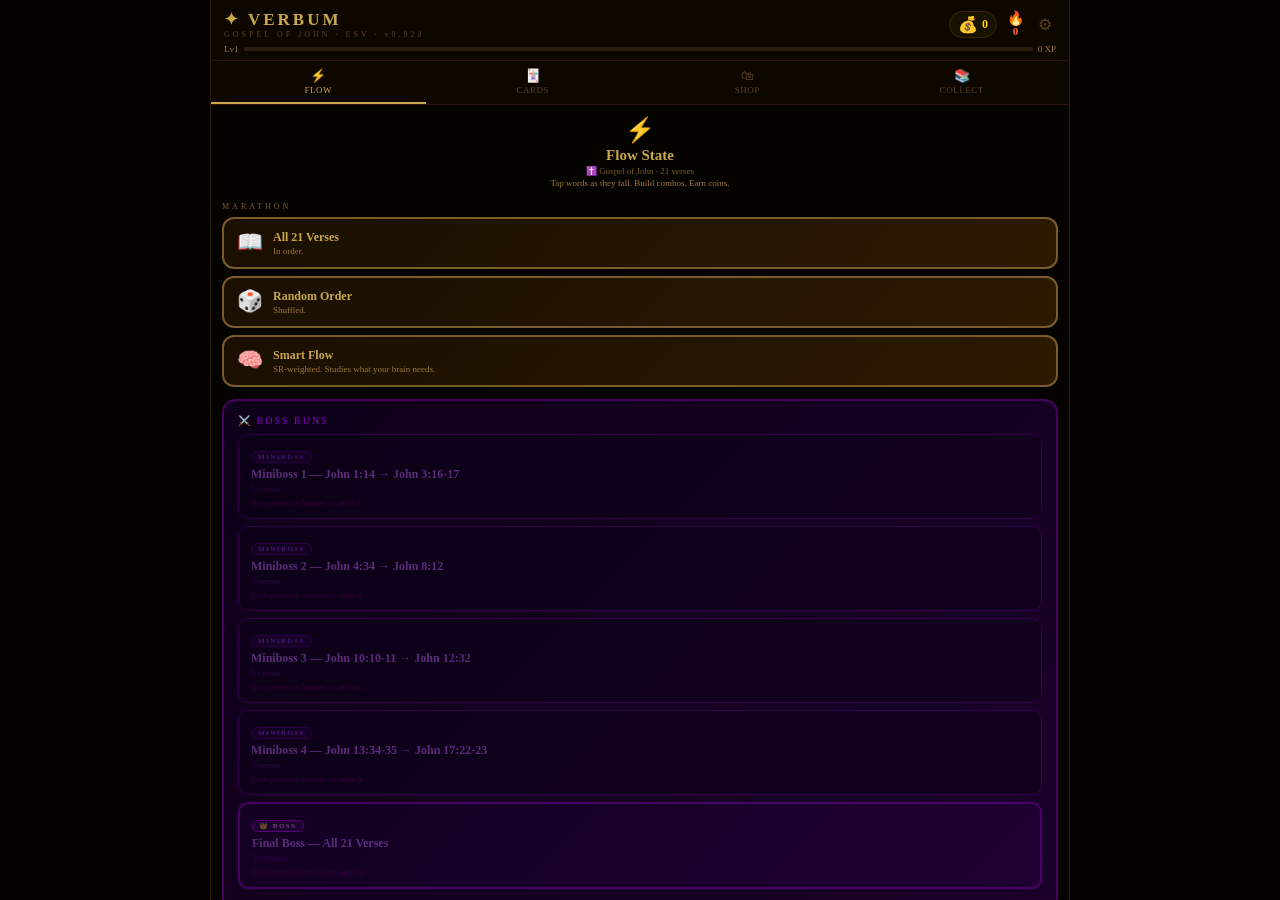
==== index.html @ 31bd8159 "Initial commit: Verbum as an independent project Extracted from the shared games collection into its" ====
<!DOCTYPE html>
<html lang="en">
<head>
<meta charset="UTF-8">
<meta name="viewport" content="width=device-width,initial-scale=1,maximum-scale=1,user-scalable=no">
<title>Verbum</title>
<link rel="stylesheet" href="src/style.css">
</head>
<body>
<div id="burst"></div>
<div id="combo-badge"></div>

<!-- GACHA REVEAL OVERLAY -->
<div id="gacha-flash"></div>
<div id="gacha-particles"></div>
<div id="gacha-overlay">
  <div class="gacha-scene" id="gacha-scene">
    <div class="gacha-card-inner" id="gacha-card-inner">
      <div class="gacha-face gacha-back" id="gacha-back-face">
        <div class="gacha-back-pattern">&#x2726;</div>
        <div class="gacha-swipe-hint">swipe to reveal &rarr;</div>
      </div>
      <div class="gacha-face gacha-front" id="gacha-card">
        <div class="gacha-glow" id="gc-glow"></div>
        <div class="gacha-icon" id="gc-icon">&#x2728;</div>
        <div class="gacha-rarity" id="gc-rarity" style="color:#C9A84C">RARE</div>
        <div class="gacha-name" id="gc-name">&mdash;</div>
        <div class="gacha-desc" id="gc-desc">&mdash;</div>
        <div class="gacha-dup" id="gc-dup" style="display:none">+12 dust (duplicate)</div>
      </div>
    </div>
  </div>
  <button class="btn" id="gacha-dismiss-btn" onclick="gachaDismiss()">Awesome!</button>
</div>

<!-- RESULT OVERLAY -->
<div id="result-overlay">
  <div id="ro-emoji"></div>
  <h2 id="ro-title"></h2>
  <p id="ro-sub"></p>
  <div id="ro-card" class="card" style="display:none"></div>
  <button class="btn" id="ro-next" onclick="roNext()"></button>
  <button class="btn btn-ghost mt8" onclick="roHome()">Return Home</button>
</div>

<!-- SETTINGS PANEL -->
<div id="settings-panel">
  <div id="settings-inner">
    <div id="settings-hdr">
      <div id="settings-title">&#x2699; SETTINGS</div>
      <button id="settings-close" onclick="closeSettings()">&#x2715;</button>
    </div>
    <div class="sett-section">
      <div class="sett-label">SOUND &amp; FEEL</div>
      <div class="sett-row">
        <div><div class="sett-row-label">Volume</div></div>
        <div class="sett-slider"><input type="range" min="0" max="1" step="0.05" id="s-vol" oninput="updateS('vol',this.value,'s-vol-val','')"><span class="sett-slider-val" id="s-vol-val">0.7</span></div>
      </div>
      <div class="sett-row">
        <div><div class="sett-row-label">Haptics</div></div>
        <div class="sett-pills"><div class="spill on" id="hap-on" onclick="setHaptic(true)">On</div><div class="spill" id="hap-off" onclick="setHaptic(false)">Off</div></div>
      </div>
    </div>
    <div class="sett-section">
      <div class="sett-label">FLOW</div>
      <div class="sett-row">
        <div><div class="sett-row-label">Columns</div><div class="sett-row-sub">number of piano lanes</div></div>
        <div class="sett-pills" id="cols-pills">
          <div class="spill" data-cols="2" onclick="setCols(2,this)">2</div>
          <div class="spill on" data-cols="3" onclick="setCols(3,this)">3</div>
          <div class="spill" data-cols="4" onclick="setCols(4,this)">4</div>
        </div>
      </div>
      <div class="sett-row">
        <div><div class="sett-row-label">Countdown</div><div class="sett-row-sub">3-2-1 before each verse</div></div>
        <div class="sett-pills"><div class="spill" id="cd-on" onclick="setCountdown(true)">On</div><div class="spill" id="cd-off" onclick="setCountdown(false)">Off</div></div>
      </div>
    </div>
    <div class="sett-section">
      <div style="font-size:9px;color:#5A4020;margin-bottom:4px">Instruments &amp; skins are managed in the <span style="color:#C9A84C;cursor:pointer" onclick="closeSettings();switchTab('shop')">Shop &rarr; Sounds / Skins</span> tabs.</div>
    </div>
    <div class="sett-section">
      <div class="sett-label">SAVE DATA</div>
      <button class="dev-btn" style="border-color:#C9A84C;color:#C9A84C;background:#1A1200" onclick="exportSave()">&#x1f4e5; Export Save File</button>
      <button class="dev-btn" style="margin-top:6px;border-color:#C9A84C;color:#C9A84C;background:#1A1200" onclick="document.getElementById('import-file').click()">&#x1f4e4; Import Save File</button>
      <input type="file" id="import-file" accept=".json" style="display:none" onchange="importSave(event)">
    </div>
    <div class="sett-section">
      <div class="sett-label">DEVELOPER MODE</div>
      <div class="sett-row">
        <div><div class="sett-row-label">Dev Mode</div><div class="sett-row-sub">game sliders, tap zone, skin preview</div></div>
        <div id="dev-password-wrap">
          <input type="password" id="dev-password-input" placeholder="enter developer password" onkeydown="if(event.key==='Enter')checkDevPassword(this.value)">
          <div id="dev-password-hint"></div>
        </div>
      </div>
      <div id="dev-tools" style="display:none;margin-top:8px">
        <div class="sett-label">GAME SLIDERS</div>
        <div class="sett-row"><div><div class="sett-row-label">Fall speed</div><div class="sett-row-sub">px/sec</div></div><div class="sett-slider"><input type="range" min="40" max="300" step="10" id="s-speed" oninput="updateS('fallSpeed',this.value,'s-speed-val','px/s')"><span class="sett-slider-val" id="s-speed-val">90px/s</span></div></div>
        <div class="sett-row"><div><div class="sett-row-label">Word spacing</div><div class="sett-row-sub">gap between tiles</div></div><div class="sett-slider"><input type="range" min="0" max="40" step="2" id="s-spacing" oninput="updateS('tileSpacing',this.value,'s-spacing-val','px')"><span class="sett-slider-val" id="s-spacing-val">4px</span></div></div>
        <div class="sett-row"><div><div class="sett-row-label">Hit zone</div><div class="sett-row-sub">% from top</div></div><div class="sett-slider"><input type="range" min="0.4" max="0.95" step="0.05" id="s-hitzone" oninput="updateSF('hitZoneFrac',this.value,'s-hitzone-val','')"><span class="sett-slider-val" id="s-hitzone-val">72%</span></div></div>
        <div class="sett-row"><div><div class="sett-row-label">Lead-in</div><div class="sett-row-sub">tiles start above screen</div></div><div class="sett-slider"><input type="range" min="0.5" max="3.0" step="0.1" id="s-leadin" oninput="updateSF('startOffsetFrac',this.value,'s-leadin-val','&times;')"><span class="sett-slider-val" id="s-leadin-val">1.0&times;</span></div></div>
        <div class="sett-row"><div><div class="sett-row-label">Screen tiles</div></div><div class="sett-slider"><input type="range" min="4.0" max="12.0" step="0.5" id="s-screentiles" oninput="updateSF('screenTileUnits',this.value,'s-screentiles-val',' tiles')"><span class="sett-slider-val" id="s-screentiles-val">7.0 tiles</span></div></div>
        <div class="sett-row"><div><div class="sett-row-label">Bottom wobble</div></div><div class="sett-pills"><div class="spill" id="bw-on" onclick="setBottomWobble(true)">On</div><div class="spill" id="bw-off" onclick="setBottomWobble(false)">Off</div></div></div>
        <div class="sett-row" id="bw-row"><div><div class="sett-row-label">Wobble time</div></div><div class="sett-slider"><input type="range" min="200" max="1800" step="50" id="s-wobble" oninput="updateS('bottomWobbleMs',this.value,'s-wobble-val','ms')"><span class="sett-slider-val" id="s-wobble-val">650ms</span></div></div>
        <div class="sett-row"><div><div class="sett-row-label">Key shift / N taps</div></div><div class="sett-slider"><input type="range" min="3" max="20" step="1" id="s-keychange" oninput="updateS('keyChangeStreak',this.value,'s-keychange-val',' taps')"><span class="sett-slider-val" id="s-keychange-val">6 taps</span></div></div>
        <div class="sett-label" style="margin-top:10px">HAPTIC TEST</div>
        <div style="display:flex;gap:5px;flex-wrap:wrap;margin-bottom:8px">
          <button class="dev-btn" style="flex:1;margin-top:0;font-size:10px" onclick="hapTap();devLog('hapTap fired')">Tap</button>
          <button class="dev-btn" style="flex:1;margin-top:0;font-size:10px;border-color:#A8E063;color:#A8E063" onclick="hapCorrect();devLog('hapCorrect fired')">Correct</button>
          <button class="dev-btn" style="flex:1;margin-top:0;font-size:10px;border-color:#FF5252;color:#FF5252" onclick="hapWrong();devLog('hapWrong fired')">Wrong</button>
          <button class="dev-btn" style="flex:1;margin-top:0;font-size:10px;border-color:#56CCF2;color:#56CCF2" onclick="hapComplete();devLog('hapComplete fired')">Complete</button>
        </div>
        <div class="sett-label" style="margin-top:10px">ECONOMY</div>
        <button class="dev-btn" onclick="devUnlock()">&#x1f513; Unlock All Base Items</button>
        <button class="dev-btn" style="margin-top:6px;border-color:#56CCF2;color:#56CCF2;background:#001A2A" onclick="devAddCoins()">&#x1f4b0; +9999 Coins / Dust / Shards / Lumens</button>
        <button class="dev-btn" style="margin-top:6px;border-color:#A8E063;color:#A8E063;background:#002200" onclick="devLevelUp()">&#x2b06; Force Level Up</button>
        <div class="sett-label" style="margin-top:10px">MASTERY TESTING</div>
        <div style="display:flex;gap:5px;flex-wrap:wrap;margin-bottom:6px">
          <button class="dev-btn" style="flex:1;margin-top:0;border-color:#A8E063;color:#A8E063" onclick="devSetAllMastery('learning')">All &rarr; Learning</button>
          <button class="dev-btn" style="flex:1;margin-top:0;border-color:#FFD700;color:#FFD700" onclick="devSetAllMastery('practicing')">All &rarr; Practicing</button>
          <button class="dev-btn" style="flex:1;margin-top:0;border-color:#56CCF2;color:#56CCF2" onclick="devSetAllMastery('mastered')">All &rarr; Mastered</button>
        </div>
        <button class="dev-btn" style="margin-top:0;border-color:#FF5252;color:#FF5252;background:#2A0000" onclick="devReset()">&#x26a0; Reset All Progress</button>
        <div class="sett-label" style="margin-top:10px">DEV LOG</div>
        <textarea id="dev-log" readonly style="width:100%;height:80px;background:#040200;border:1px solid #2A1800;border-radius:6px;color:#5A8020;font-size:9px;font-family:monospace;padding:5px;resize:none;box-sizing:border-box" placeholder="Dev log output..."></textarea>
        <div class="sett-label" style="margin-top:10px">SKIN PREVIEW</div>
        <div class="sett-pills" id="dev-skin-pills" style="margin-top:4px"></div>
      </div>
    </div>
  </div>
</div>

<!-- MASTERY TOAST -->
<div id="mastery-toast"><div id="mastery-toast-title"></div><div id="mastery-toast-sub"></div><div id="mastery-toast-rewards"></div></div>

<!-- MASTERY PROGRESS POPUP -->
<div id="mastery-popup"><div id="mastery-popup-inner">
  <div class="mpp-verse-ref" id="mpp-ref"></div>
  <div class="mpp-level-badge" id="mpp-badge">LEARNING</div>
  <div class="mpp-bar-wrap"><div class="mpp-bar-fill" id="mpp-bar"></div></div>
  <div class="mpp-bar-label" id="mpp-bar-label"></div>
  <div class="mpp-rewards" id="mpp-rewards"></div>
  <div class="mpp-boss-section" id="mpp-boss-section" style="display:none">
    <div class="mpp-boss-title">BOSS PROGRESS</div>
    <div id="mpp-boss-rows"></div>
  </div>
</div></div>

<!-- LEVEL-UP SCREEN (mid-XP animation) -->
<div id="levelup-screen">
  <div id="levelup-card">
    <div id="lv-title">YOU REACHED</div>
    <div id="lv-num">2</div>
    <div id="lv-sub">LEVEL</div>
    <div id="lv-rewards"></div>
  </div>
</div>

<div id="app">
  <div id="hdr">
    <div id="hdr-top">
      <div><div id="logo" onclick="switchTab('home')">&#x2726; VERBUM</div><div id="logo-sub">&mdash;</div></div>
      <div class="hdr-right">
        <div id="hdr-coins" onclick="switchTab('shop')">&#x1f4b0; <span id="hdr-coins-val">0</span></div>
        <div class="hdr-stat"><div class="hdr-stat-icon">&#x1f525;</div><div class="hdr-stat-val" id="hv-streak" style="color:#FF6B35">0</div></div>
        <button id="hdr-settings-btn" onclick="openSettings()">&#x2699;</button>
      </div>
    </div>
    <div id="xpbar"><span class="xplabel" id="xp-lv">Lv1</span><div id="xptrack"><div id="xpfill"></div></div><span class="xplabel" id="xp-num">0 XP</span></div>
  </div>
  <div id="tabs">
    <div class="tab active" onclick="switchTab('flow')" id="tab-flow"><span class="tab-icon">&#x26a1;</span>FLOW</div>
    <div class="tab" onclick="switchTab('sr')" id="tab-sr"><span class="tab-icon">&#x1f0cf;</span>CARDS</div>
    <div class="tab" onclick="switchTab('shop')" id="tab-shop"><span class="tab-icon">&#x1f6cd;</span>SHOP</div>
    <div class="tab" onclick="switchTab('collections')" id="tab-collections"><span class="tab-icon">&#x1f4da;</span>COLLECT</div>
  </div>
  <div id="screens">
    <div class="screen" id="home-screen"><div class="card"><div class="secLabel">TODAY'S VERSE</div><p class="verseText" id="home-preview"></p><div class="verseRef mt8" id="home-ref"></div></div><div class="stat-grid"><div class="stat-box"><div class="stat-box-icon">&#x1f4dc;</div><div class="stat-box-val" id="sb-m">0/21</div><div class="stat-box-lbl">Mastered</div></div><div class="stat-box"><div class="stat-box-icon">&#x2b50;</div><div class="stat-box-val" id="sb-xp">0</div><div class="stat-box-lbl">Total XP</div></div><div class="stat-box"><div class="stat-box-icon">&#x1f525;</div><div class="stat-box-val" id="sb-s">0</div><div class="stat-box-lbl">Streak</div></div><div class="stat-box"><div class="stat-box-icon">&#x1f4b0;</div><div class="stat-box-val" id="sb-coins">0</div><div class="stat-box-lbl">Coins</div></div></div><div class="secLabel">ALL VERSES</div><div class="vlist" id="vlist"></div></div>
    <div class="screen" id="lesson-screen"><div id="lesson-start"><div class="card"><div class="secLabel">CURRENT VERSE</div><p class="verseText" id="ls-preview"></p><div class="verseRef mt8" id="ls-ref"></div></div><p class="hint">Read &rarr; Fill &rarr; Arrange &rarr; Reference Quiz</p><button class="btn" onclick="beginLesson()">Start Lesson &#x2726;</button><div class="secLabel" style="margin-top:11px">CHOOSE VERSE</div><div class="vlist" id="lesson-vlist"></div></div><div id="lesson-active" style="display:none"><div id="lesson-hdr"><button id="lback" onclick="endLesson()">&larr;</button><div class="pdots" id="pdots"></div><div id="lcount"></div></div><div id="lmode"></div><div id="lbody"></div></div></div>
    <div class="screen" id="sr-screen"><div class="sr-stats-row"><div class="sr-stat-pill"><div class="sr-stat-pill-val" id="sr-due-count">0</div><div class="sr-stat-pill-lbl">DUE</div></div><div class="sr-stat-pill"><div class="sr-stat-pill-val" id="sr-new-count">0</div><div class="sr-stat-pill-lbl">NEW</div></div><div class="sr-stat-pill"><div class="sr-stat-pill-val" id="sr-reviewed">0</div><div class="sr-stat-pill-lbl">DONE</div></div><div class="sr-stat-pill"><div class="sr-stat-pill-val" id="sr-mastered-count">0</div><div class="sr-stat-pill-lbl">MASTERED</div></div></div><div id="sr-card-area"><div style="display:flex;justify-content:space-between;margin-bottom:7px"><span style="font-size:9px;color:#7A5C2A" id="sr-queue-label">Loading&hellip;</span><span style="font-size:9px;color:#C9A84C" id="sr-streak-label"></span></div><div class="fc-wrap" onclick="flipCard()" id="fc-wrap"><div class="fc" id="fc"><div class="fc-front"><div class="fc-label">REFERENCE</div><div class="fc-ref" id="fc-ref">&mdash;</div><div class="fc-tap">tap to reveal &darr;</div></div><div class="fc-back"><div class="fc-label">VERSE TEXT</div><div class="fc-text" id="fc-text">&mdash;</div></div></div></div><p class="hint" id="sr-flip-hint">Tap card to reveal &mdash; rate yourself</p><div class="sr-btns" id="sr-btns" style="display:none"><button class="sr-btn sr-again" onclick="rateCard(0)">Again<span class="sr-btn-sub">&lt;1m</span></button><button class="sr-btn sr-hard" onclick="rateCard(1)">Hard<span class="sr-btn-sub">6m</span></button><button class="sr-btn sr-good" onclick="rateCard(2)">Good<span class="sr-btn-sub" id="sr-good-int">1d</span></button><button class="sr-btn sr-easy" onclick="rateCard(3)">Easy<span class="sr-btn-sub" id="sr-easy-int">4d</span></button></div></div><div id="sr-done" style="display:none;text-align:center;padding:26px 12px"><div style="font-size:40px;margin-bottom:9px">&#x1f389;</div><div style="font-size:16px;color:#C9A84C;margin-bottom:5px">All caught up!</div><div style="font-size:10px;color:#9A7A3F" id="sr-done-sub"></div><button class="btn mt8" onclick="srRestart()" style="margin-top:13px">Study Anyway</button></div></div>
    <div class="screen active" id="flow-screen"><div id="flow-inner"><div id="flow-menu"><div style="text-align:center;margin-bottom:11px"><div style="font-size:24px;margin-bottom:3px">&#x26a1;</div><div style="font-size:15px;color:#C9A84C;font-weight:700;margin-bottom:2px">Flow State</div><div id="flow-collection-label" style="font-size:9px;color:#7A5C2A;margin-bottom:1px"></div><div style="font-size:9px;color:#9A7A3F;line-height:1.5">Tap words as they fall. Build combos. Earn coins.</div></div><div id="daily-review-banner"><div id="drb-icon">&#x1f4c5;</div><div id="drb-text"><div id="drb-title">Daily Review Ready</div><div id="drb-sub">verses due for review</div></div><div id="drb-arrow">&rarr;</div></div><div class="secLabel">MARATHON</div><div class="mode-card" onclick="startFlow('sequential')"><div class="mode-card-icon">&#x1f4d6;</div><div><div class="mode-card-title" id="flow-all-title">All 21 Verses</div><div class="mode-card-desc">In order.</div></div></div><div class="mode-card" onclick="startFlow('random')"><div class="mode-card-icon">&#x1f3b2;</div><div><div class="mode-card-title">Random Order</div><div class="mode-card-desc">Shuffled.</div></div></div><div class="mode-card" onclick="startFlow('smart')"><div class="mode-card-icon">&#x1f9e0;</div><div><div class="mode-card-title">Smart Flow</div><div class="mode-card-desc">SR-weighted. Studies what your brain needs.</div></div></div><div id="boss-section-wrap"></div><div class="secLabel" style="margin-top:10px">SINGLE VERSE</div><div class="vlist" id="flow-vlist"></div></div><div id="flow-game"><div id="fg-bar"><button id="fg-back" onclick="endFlow()">&larr;</button><div id="fg-progbar"><div id="fg-progfill"></div></div><div id="fg-combo">&times;1</div><div id="fg-hearts">&#x2764;&#xfe0f;<span id="fh-val">5</span></div></div><div id="fg-info"><div id="fg-ref">&mdash;</div><div id="fg-pts">0 words</div></div><div id="fg-built"></div><div id="fg-piano"><div id="bt-bar-wrap"><div id="bt-bar"></div></div><div id="bt-label"></div><div id="combo-mult"><span id="combo-mult-val">&times;1</span><span id="combo-mult-label">COMBO</span></div><div id="fg-streak"></div><div id="keychange-flash"></div><div id="countdown-overlay"><div id="countdown-num"></div><div id="countdown-ref"></div></div><div id="kb-hint"></div><div id="galaga-shot-layer"></div><div id="galaga-ship"></div></div><div id="fg-devzone" style="display:none;flex-shrink:0;padding:4px 5px;gap:4px;background:#0A0600;border-top:1px solid #1A1200"></div><div id="xp-result"><div id="xpr-grade">&#x1f31f;</div><div id="xpr-title">Perfect!</div><div id="xpr-sub">VERSE COMPLETE</div><div id="xpr-bar-wrap"><div id="xpr-bar-track"><div id="xpr-bar-fill"></div></div><div id="xpr-bar-labels"><span id="xpr-lv-before">Lv1</span><span id="xpr-lv-after">Lv1</span></div></div><div id="xpr-gains"><div class="xpr-gain"><div class="xpr-gain-val" id="xpr-xp">+0 XP</div><div class="xpr-gain-lbl">EXPERIENCE</div></div><div class="xpr-gain"><div class="xpr-gain-val" id="xpr-coins">+0 &#x1f4b0;</div><div class="xpr-gain-lbl">COINS</div></div><div class="xpr-gain"><div class="xpr-gain-val" id="xpr-lumen" style="color:#A8D8FF;display:none">+1 &#x1f506;</div><div class="xpr-gain-lbl" id="xpr-lumen-lbl" style="display:none">LUMEN</div></div></div><button class="btn" id="xpr-continue" onclick="xprDismiss()">Continue &rarr;</button></div><div id="fg-done"><div id="fgd-icon">&#x1f30a;</div><div id="fgd-title">Verse Complete!</div><div id="fgd-sub"></div><div id="fgd-coins"></div><div id="fgd-lumen" style="font-size:12px;color:#A8D8FF;font-weight:700;margin-bottom:4px"></div><div id="fgd-verse"></div><button class="btn" id="fgd-redo" onclick="redoVerse()">&#x21ba; Redo</button><button class="btn" id="fgd-next" onclick="flowNextVerse()" style="margin-top:6px">Next &rarr;</button><button class="btn btn-ghost" onclick="endFlow()" style="margin-top:6px">Exit</button></div><div id="fg-fail" style="display:none;position:absolute;inset:0;background:rgba(6,3,0,0.92);flex-direction:column;align-items:center;justify-content:center;z-index:60;padding:16px;text-align:center"><div id="fg-fail-icon" style="font-size:48px;margin-bottom:8px">&#x1f494;</div><div id="fg-fail-title" style="font-size:17px;color:#FF8A80;margin-bottom:6px">Out of Hearts</div><div style="font-size:11px;color:#9A7A3F;margin-bottom:16px;line-height:1.5" id="fg-fail-verse"></div><button class="btn" onclick="retryVerse()" style="margin-bottom:8px">&#x267b; Retry (restore hearts)</button><button class="btn" id="fg-fail-next" onclick="failNext()" style="margin-bottom:8px">Skip to Next Verse &rarr;</button><button class="btn btn-ghost" onclick="endFlow()">Exit Flow</button></div></div></div></div>
    <div class="screen" id="shop-screen"><div style="display:flex;justify-content:space-between;align-items:center;margin-bottom:9px"><div style="font-size:15px;color:#C9A84C;font-weight:700">&#x1f6cd; Shop</div><div style="font-size:11px;color:#FFD700;font-weight:700;text-align:right">&#x1f4b0; <span id="shop-coins-val">0</span> &nbsp;&#x1f4a8; <span id="dust-val">0</span><br><span style="color:#A8D8FF">&#x1f506; <span id="lumens-val">0</span> Lumens</span></div></div><div style="display:flex;gap:5px;margin-bottom:11px;flex-wrap:wrap" id="shop-page-pills"><div class="spill on" id="sp-packs" onclick="setShopPage('packs',this)">&#x1f381; Packs</div><div class="spill" id="sp-craft" onclick="setShopPage('craft',this)">&#x1f528; Craft</div><div class="spill" id="sp-skins" onclick="setShopPage('skins',this)">&#x1f3a8; Skins</div><div class="spill" id="sp-sounds" onclick="setShopPage('sounds',this)">&#x1f3b5; Sounds</div><div class="spill" id="sp-study" onclick="setShopPage('study',this)">&#x1f4da; Study</div><div class="spill" id="sp-inventory" onclick="setShopPage('inventory',this)">&#x1f392; Owned</div></div><div id="shop-page-packs"><div class="secLabel">MYSTERY PACKS</div><div class="pack-grid" id="pack-grid"></div><div class="secLabel" style="margin-top:10px">LUMEN EXCHANGE</div><div style="font-size:10px;color:#6A5030;margin-bottom:8px">&#x1f506; Lumens drop rarely from any pack. Redeem for themed or prestige tokens.</div><div class="vlist" id="lumen-exchange-list"></div></div><div id="shop-page-craft" style="display:none"><div class="secLabel">CRAFT WITH DUST</div><div style="font-size:11px;color:#9A7A3F;margin-bottom:6px">Common/Uncommon/Rare items cost dust. Legendaries require a <span style="color:#FFD700">Shard of Light</span> plus dust.</div><div class="vlist" id="craft-list"></div><div class="secLabel" style="margin-top:10px">SHARDS OF LIGHT</div><div style="font-size:11px;color:#9A7A3F;margin-bottom:6px">&#x2728; <span id="shard-val">0</span> shards</div></div><div id="shop-page-skins" style="display:none"><div class="secLabel">SKINS &mdash; OWNED</div><div style="font-size:10px;color:#6A5030;margin-bottom:8px">Tap to equip / unequip.</div><div class="inventory-grid" id="inv-grid-skins"></div><div class="secLabel" style="margin-top:10px">NOT YET OWNED</div><div class="inventory-grid" id="inv-grid-skins-locked"></div></div><div id="shop-page-sounds" style="display:none"><div class="secLabel">INSTRUMENTS &mdash; OWNED</div><div class="inventory-grid" id="inv-grid-instruments"></div><div class="secLabel" style="margin-top:10px">SCALES &amp; PATTERNS &mdash; OWNED</div><div class="inventory-grid" id="inv-grid-scales"></div><div class="secLabel" style="margin-top:10px">NOT YET OWNED</div><div class="inventory-grid" id="inv-grid-sounds-locked"></div></div><div id="shop-page-study" style="display:none"><div class="secLabel">COMMENTARY &mdash; OWNED</div><div style="font-size:10px;color:#6A5030;margin-bottom:8px">Tap any card to read again.</div><div class="inventory-grid" id="inv-grid-commentary"></div></div><div id="shop-page-inventory" style="display:none"><div class="secLabel">ALL OWNED ITEMS</div><div class="inventory-grid" id="inventory-grid"></div></div></div>
    <div class="screen" id="collections-screen"><div style="text-align:center;margin-bottom:14px"><div style="font-size:11px;color:#9A7A3F;letter-spacing:2px">VERSE COLLECTIONS</div><div style="font-size:10px;color:#5A4020;margin-top:3px">Tap a collection to study it</div></div><div id="collections-list"></div></div>
  </div>
  <div id="levelup-overlay" style="position:fixed;inset:0;z-index:600;pointer-events:none;display:none;flex-direction:column;align-items:center;justify-content:center;background:rgba(0,0,0,0.0);animation:fadeUp 0.3s ease"><div style="background:linear-gradient(135deg,#1A0F00,#2C1A00);border:3px solid #FFD700;border-radius:18px;padding:24px 32px;text-align:center;animation:luPop 0.5s cubic-bezier(.17,.67,.3,1.3)"><div style="font-size:36px;margin-bottom:6px">&#x1f31f;</div><div style="font-size:11px;color:#9A7A3F;letter-spacing:3px;margin-bottom:4px">YOU REACHED</div><div id="lu-level" style="font-size:28px;font-weight:700;color:#FFD700;margin-bottom:8px">Level 2</div><div id="lu-coins" style="font-size:16px;color:#C9A84C;margin-bottom:4px">+50 &#x1f4b0;</div><div id="lu-shard" style="font-size:13px;color:#A8E063;display:none">+1 &#x2728; Shard of Light!</div></div></div>
</div>

<!-- JS in dependency order (no build tools, plain script tags) -->
<script src="src/data/verses.js"></script>
<script src="src/data/packs.js"></script>
<script src="src/data/levels.js"></script>
<script src="src/data/themes.js"></script>
<script src="src/audio.js"></script>
<script src="src/state.js"></script>
<script src="src/persistence.js"></script>
<script src="src/sr-engine.js"></script>
<script src="src/combo.js"></script>
<script src="src/xp.js"></script>
<script src="src/shop.js"></script>
<script src="src/render/screens.js"></script>
<script src="src/render/sr-render.js"></script>
<script src="src/piano.js"></script>
<script src="src/settings.js"></script>
<script src="src/main.js"></script>
</body>
</html>
---- src/style.css ----
/* ════════════════════════════════════════════════════
   VERBUM — Complete Stylesheet
   Extracted from verbum_v092_2.html
   ════════════════════════════════════════════════════ */

/* ─── BASE / LAYOUT ─── */
*{box-sizing:border-box;margin:0;padding:0;-webkit-tap-highlight-color:transparent;user-select:none;-webkit-user-select:none}
html,body{height:100%;overflow:hidden;background:#0A0600}
body{color:#F5E6C8;font-family:Georgia,serif}
#app{max-width:480px;margin:0 auto;height:100%;display:flex;flex-direction:column;position:relative}

/* ── Desktop layout ── */
@media(min-width:600px){
  html,body{background:#050300}
  #app{max-width:780px;box-shadow:0 0 60px rgba(0,0,0,0.8);border-left:1px solid #2A1800;border-right:1px solid #2A1800;}
  #fg-piano{padding:4px 6px 6px;gap:5px}
  .ptile{left:4px;right:4px;font-size:15px}
  .ptile.future{font-size:12px}
  #kb-hint{font-size:9px;color:#3A2810;opacity:1 !important;bottom:6px}
  #settings-inner{max-height:92vh}
  .pack-grid{grid-template-columns:1fr 1fr 1fr !important}
  .inventory-grid{grid-template-columns:1fr 1fr 1fr 1fr !important}
}
@media(min-width:900px){#app{max-width:860px}}

/* ─── HEADER ─── */
#hdr{padding:9px 13px 6px;border-bottom:1px solid #2A1800;flex-shrink:0;background:#0D0700}
#hdr-top{display:flex;justify-content:space-between;align-items:center;margin-bottom:5px}
#logo{font-size:17px;font-weight:700;color:#C9A84C;letter-spacing:3px;cursor:pointer}
#logo-sub{font-size:8px;color:#5A4020;letter-spacing:3px}
.hdr-right{display:flex;align-items:center;gap:10px}
.hdr-stat{text-align:center;line-height:1;cursor:default}
.hdr-stat-icon{font-size:14px}
.hdr-stat-val{font-size:11px;font-weight:700}
#hdr-coins{display:flex;align-items:center;gap:4px;cursor:pointer;padding:3px 8px;border-radius:99px;background:#1A1200;border:1px solid #3A2800}
#hdr-coins-val{font-size:12px;color:#FFD700;font-weight:700}
#hdr-settings-btn{background:none;border:none;color:#5A4020;font-size:16px;cursor:pointer;padding:2px 4px}
#xpbar{display:flex;align-items:center;gap:5px}
#xptrack{flex:1;height:4px;background:#2A1F0E;border-radius:99px;overflow:hidden}
#xpfill{height:100%;background:linear-gradient(90deg,#C9A84C,#FFD700);border-radius:99px;width:0%;transition:width 0.4s}
.xplabel{font-size:9px;color:#9A7A3F}

/* ─── COMBO / WORD ARC / XP RESULT ─── */
#combo-badge{position:fixed;top:60px;left:50%;transform:translateX(-50%);z-index:500;pointer-events:none;font-size:22px;font-weight:700;color:#FFD700;text-shadow:0 0 12px rgba(255,215,0,0.8);opacity:0;transition:opacity 0.2s;text-align:center}
#combo-badge.show{opacity:1}
#combo-mult{position:absolute;bottom:28px;right:8px;z-index:20;pointer-events:none;font-family:Georgia,serif;font-weight:700;line-height:1;text-align:right;opacity:0;transform:scale(0.6);transition:opacity 0.15s, transform 0.15s;}
#combo-mult.show{opacity:1;transform:scale(1);}
#combo-mult-val{font-size:40px;color:#FFD700;text-shadow:0 0 20px rgba(255,215,0,0.9), 0 0 40px rgba(255,140,0,0.5);display:block;transition:transform 0.08s cubic-bezier(.17,.67,.3,1.5), color 0.2s;}
#combo-mult-label{font-size:8px;color:#FF9500;letter-spacing:2px;display:block;}
@keyframes comboPunch{0%{transform:scale(1.6);}100%{transform:scale(1);}}
#combo-mult-val.punch{animation:comboPunch 0.18s cubic-bezier(.17,.67,.3,1.5) forwards;}
.word-arc{position:fixed;pointer-events:none;z-index:600;font-family:Georgia,serif;font-weight:700;font-size:13px;color:#A8E063;text-shadow:0 0 8px rgba(168,224,99,0.8);white-space:nowrap;animation:wordArcFly var(--arc-dur,0.38s) cubic-bezier(.2,.8,.3,1) forwards;}
@keyframes wordArcFly{0%{opacity:1;transform:translate(0,0) scale(1.1);}60%{opacity:1;}100%{opacity:0;transform:translate(var(--arc-dx),var(--arc-dy)) scale(0.7);}}
#xp-result{position:absolute;inset:0;background:rgba(6,3,0,0.96);display:none;flex-direction:column;align-items:center;justify-content:center;z-index:55;padding:24px;text-align:center;}
#xp-result.show{display:flex;}
#xpr-grade{font-size:56px;margin-bottom:8px;}
#xpr-title{font-size:20px;font-weight:700;color:#C9A84C;margin-bottom:4px;}
#xpr-sub{font-size:10px;color:#7A5C2A;letter-spacing:2px;margin-bottom:20px;}
#xpr-bar-wrap{width:100%;max-width:260px;margin-bottom:6px;}
#xpr-bar-track{height:8px;background:#1A1000;border-radius:99px;overflow:hidden;border:1px solid #3A2800;}
#xpr-bar-fill{height:100%;background:linear-gradient(90deg,#C9A84C,#FFD700);border-radius:99px;width:0%;transition:width 1.4s cubic-bezier(.4,0,.2,1);}
#xpr-bar-labels{display:flex;justify-content:space-between;margin-top:3px;}
#xpr-lv-before,#xpr-lv-after{font-size:9px;color:#5A4020;letter-spacing:1px;}
#xpr-lv-after{color:#C9A84C;}
#xpr-gains{display:flex;gap:16px;justify-content:center;margin-bottom:24px;margin-top:8px;}
.xpr-gain{text-align:center;}
.xpr-gain-val{font-size:18px;font-weight:700;color:#FFD700;}
.xpr-gain-lbl{font-size:8px;color:#5A4020;letter-spacing:1px;}
#xpr-continue{opacity:0;pointer-events:none;transition:opacity 0.4s;}
#xpr-continue.ready{opacity:1;pointer-events:auto;}

/* ─── LEVEL-UP SCREEN ─── */
#levelup-screen{position:fixed;inset:0;z-index:650;display:none;flex-direction:column;align-items:center;justify-content:center;background:rgba(0,0,0,0.88);pointer-events:none;}
#levelup-screen.show{display:flex;pointer-events:auto;}
@keyframes lvSlam{0%{transform:scale(0.4) translateY(-40px);opacity:0;}55%{transform:scale(1.12) translateY(0);opacity:1;}75%{transform:scale(0.95);}100%{transform:scale(1);}}
#levelup-card{background:linear-gradient(135deg,#150B00,#2C1800);border:3px solid #FFD700;border-radius:22px;padding:32px 40px;text-align:center;animation:lvSlam 0.5s cubic-bezier(.17,.67,.3,1.3) forwards;box-shadow:0 0 60px rgba(255,215,0,0.3);}
#lv-num{font-size:52px;font-weight:700;color:#FFD700;display:block;text-shadow:0 0 30px rgba(255,215,0,0.7);}
#lv-title{font-size:10px;letter-spacing:4px;color:#9A7A3F;margin-bottom:4px;}
#lv-sub{font-size:11px;color:#7A5C2A;letter-spacing:3px;margin-bottom:12px;}
#lv-rewards{display:flex;gap:18px;justify-content:center;margin-top:8px;}
.lv-reward{font-size:14px;font-weight:700;color:#C9A84C;}

/* ─── TABS ─── */
#tabs{display:flex;border-bottom:1px solid #2A1800;flex-shrink:0;background:#0D0700}
.tab{flex:1;padding:7px 2px;text-align:center;font-size:9px;color:#5A4020;cursor:pointer;border-bottom:2px solid transparent;transition:all 0.15s;letter-spacing:0.5px}
.tab.active{color:#C9A84C;border-bottom-color:#C9A84C}
.tab-icon{font-size:13px;display:block;margin-bottom:1px}

/* ─── SCREENS ─── */
#screens{flex:1;overflow:hidden;position:relative;min-height:0}
.screen{position:absolute;inset:0;overflow-y:auto;padding:11px;display:none;animation:fadeUp 0.22s ease}
.screen.active{display:block}
@keyframes fadeUp{from{opacity:0;transform:translateY(8px)}to{opacity:1;transform:translateY(0)}}

/* ─── SHARED CARDS/BUTTONS ─── */
.card{background:linear-gradient(135deg,#1A0F00,#2A1A00);border:2px solid #7A5C2A;border-radius:13px;padding:15px;box-shadow:0 0 18px rgba(201,168,76,0.07);margin-bottom:11px}
.btn{width:100%;padding:11px;border-radius:11px;border:2px solid #C9A84C;background:linear-gradient(135deg,#C9A84C,#E8B84C);color:#1A0F00;font-family:Georgia,serif;font-size:13px;font-weight:700;cursor:pointer;transition:all 0.1s;box-shadow:0 3px 12px #C9A84C22}
.btn:active{transform:scale(0.97)}
.btn:disabled{background:#180E00;border-color:#2A1800;color:#4A3820;box-shadow:none;cursor:not-allowed}
.btn-ghost{background:transparent;border-color:#6A4C1E;color:#9A7A3F;box-shadow:none}
.btn-purple{background:linear-gradient(135deg,#6B3FA0,#8B5FBF);border-color:#9B6FEF;color:#F5E6C8}
.mt8{margin-top:8px}
.hint{text-align:center;color:#7A6040;font-size:10px;margin-bottom:11px}
.secLabel{font-size:8px;color:#7A5C2A;letter-spacing:3px;margin-bottom:6px}
.verseRef{font-size:10px;color:#C9A84C;letter-spacing:2px}
.verseText{font-size:14px;line-height:1.75;color:#F5E6C8;font-style:italic}
.stat-grid{display:grid;grid-template-columns:1fr 1fr;gap:6px;margin-bottom:11px}
.stat-box{background:#140C00;border:1px solid #2A1800;border-radius:10px;padding:9px;text-align:center}
.stat-box-icon{font-size:15px;margin-bottom:2px}
.stat-box-val{font-size:15px;color:#C9A84C;font-weight:700}
.stat-box-lbl{font-size:7px;color:#5A4020;letter-spacing:1px}
.vlist{display:flex;flex-direction:column;gap:5px;margin-bottom:11px}
.vitem{background:#120900;border:1px solid #2A1800;border-radius:9px;padding:7px 10px;cursor:pointer;display:flex;align-items:center;justify-content:space-between}
.vitem:active{background:#1E1200}
.vitem.cur{background:#1E1400;border-color:#C9A84C}
.vitem-ref{font-size:11px;color:#C9A84C}
.vitem-book{font-size:9px;color:#6A5030;margin-top:1px}
.dots{display:flex;gap:3px}
.dot{width:5px;height:5px;border-radius:50%;background:#2A1800}
.dot.on{background:#C9A84C}

/* ─── LESSON MODES ─── */
#lesson-hdr{display:flex;justify-content:space-between;align-items:center;margin-bottom:9px}
#lback{background:none;border:none;color:#6A5030;font-size:17px;cursor:pointer;padding:3px 7px}
.pdots{display:flex;gap:4px}
.pdot{height:5px;border-radius:99px;transition:all 0.25s;background:#2A1800;width:5px}
.pdot.done{background:#C9A84C;width:17px}
.pdot.cur{background:#FFD700;width:17px}
#lcount{font-size:9px;color:#7A5C2A}
#lmode{text-align:center;font-size:9px;color:#7A5C2A;letter-spacing:2px;margin-bottom:11px}
.fill-line{line-height:2.6}
.fw{font-size:13px;color:#E8D5A0}
.fi{height:21px;border:none;border-bottom:2px solid #C9A84C;background:transparent;color:#F5E6C8;font-family:Georgia,serif;font-size:12px;text-align:center;outline:none;margin:0 2px;min-width:34px}
.fi.ok{border-color:#A8E063;color:#A8E063}
.fi.no{border-color:#FF5252;color:#FF8A80}
.tap-zone{min-height:52px;border:2px solid #7A5C2A;border-radius:10px;padding:6px;margin-bottom:6px;display:flex;flex-wrap:wrap;gap:4px;background:#1A0F00;align-content:flex-start}
.tp{color:#3A2810;font-size:10px;align-self:center}
.chip{border-radius:7px;padding:4px 8px;font-family:Georgia,serif;font-size:11px;cursor:pointer;border:2px solid}
.cs{background:#3A2500;border-color:#C9A84C;color:#C9A84C}
.cb{background:#2A1A00;border-color:#9A7A3F;color:#9A7A3F}
.wbank{display:flex;flex-wrap:wrap;gap:4px;margin-bottom:11px}
.copts{display:flex;flex-direction:column;gap:6px}
.copt{background:#1E1200;border:2px solid #6A4C1E;border-radius:10px;padding:9px 12px;color:#E8D5A0;font-family:Georgia,serif;font-size:12px;text-align:left;cursor:pointer;transition:all 0.15s;width:100%}
.copt.ok{background:#1A3A00;border-color:#A8E063;color:#A8E063}
.copt.no{background:#3A0000;border-color:#FF5252;color:#FF8A80}
.copt.dim{background:#1A0F00;border-color:#3A2800}

/* ─── SPACED REPETITION FLASHCARDS ─── */
.sr-stats-row{display:flex;gap:5px;margin-bottom:9px}
.sr-stat-pill{flex:1;background:#140C00;border:1px solid #2A1800;border-radius:9px;padding:6px;text-align:center}
.sr-stat-pill-val{font-size:13px;color:#C9A84C;font-weight:700}
.sr-stat-pill-lbl{font-size:7px;color:#5A4020;letter-spacing:1px}
.fc-wrap{perspective:1000px;height:175px;margin-bottom:11px;cursor:pointer}
.fc{width:100%;height:100%;position:relative;transform-style:preserve-3d;transition:transform 0.38s ease;border-radius:13px}
.fc.flipped{transform:rotateY(180deg)}
.fc-front,.fc-back{position:absolute;inset:0;backface-visibility:hidden;-webkit-backface-visibility:hidden;border-radius:13px;display:flex;flex-direction:column;align-items:center;justify-content:center;padding:15px;border:2px solid #7A5C2A}
.fc-front{background:linear-gradient(135deg,#1A0F00,#2C1A00)}
.fc-back{background:linear-gradient(135deg,#0A0F00,#1A2A00);transform:rotateY(180deg);border-color:#4A7A2A}
.fc-label{font-size:7px;letter-spacing:3px;color:#5A4020;margin-bottom:8px}
.fc-ref{font-size:18px;color:#C9A84C;font-weight:700;text-align:center}
.fc-text{font-size:12px;color:#F5E6C8;font-style:italic;line-height:1.6;text-align:center}
.fc-tap{font-size:10px;color:#4A3820;margin-top:8px}
.sr-btns{display:grid;grid-template-columns:1fr 1fr 1fr 1fr;gap:5px;margin-bottom:9px}
.sr-btn{padding:8px 2px;border-radius:9px;border:2px solid;font-family:Georgia,serif;font-size:10px;font-weight:700;cursor:pointer;text-align:center}
.sr-again{background:#2A0000;border-color:#FF5252;color:#FF8A80}
.sr-hard{background:#2A1A00;border-color:#FF9500;color:#FFB347}
.sr-good{background:#002A00;border-color:#A8E063;color:#A8E063}
.sr-easy{background:#002A2A;border-color:#56CCF2;color:#56CCF2}
.sr-btn-sub{font-size:7px;display:block;margin-top:1px;opacity:0.7}

/* ─── SHOP ─── */
#shop-screen .pack-grid{display:grid;grid-template-columns:1fr 1fr;gap:9px;margin-bottom:14px}
.pack-card{background:linear-gradient(135deg,#1A0F00,#2A1A00);border:2px solid #5A3A10;border-radius:13px;padding:13px;text-align:center;cursor:pointer;transition:all 0.15s}
.pack-card:active{transform:scale(0.96);border-color:#C9A84C}
.pack-card-icon{font-size:32px;margin-bottom:6px}
.pack-card-name{font-size:12px;color:#C9A84C;font-weight:700;margin-bottom:3px}
.pack-card-desc{font-size:9px;color:#7A5C2A;line-height:1.4;margin-bottom:8px}
.pack-card-price{font-size:13px;color:#FFD700;font-weight:700}
.inventory-grid{display:grid;grid-template-columns:1fr 1fr 1fr;gap:7px;margin-bottom:11px}
.inv-item{background:#140C00;border:1.5px solid #3A2800;border-radius:10px;padding:9px 6px;text-align:center;cursor:pointer;transition:all 0.15s;position:relative}
.inv-item.equipped{border-color:#C9A84C;background:#1E1400}
.inv-item.dup{border-color:#666}
.inv-item-icon{font-size:22px;margin-bottom:4px}
.inv-item-name{font-size:9px;color:#D4B870;line-height:1.3}
.inv-item-dust{font-size:8px;color:#9A7A3F;margin-top:2px}
.dust-badge{position:absolute;top:4px;right:5px;font-size:8px;color:#A8E063;font-weight:700}

/* ─── GACHA REVEAL ─── */
#gacha-overlay{position:fixed;inset:0;z-index:400;display:none;flex-direction:column;align-items:center;justify-content:center;padding:20px;background:rgba(0,0,0,0);transition:background 0.3s ease;}
#gacha-overlay.show{display:flex}
#gacha-overlay.show.gacha-ready{background:rgba(0,0,0,0.92);}
#gacha-flash{position:absolute;inset:0;z-index:10;pointer-events:none;opacity:0;background:radial-gradient(circle,#FFD700 0%,rgba(255,200,0,0.6) 60%,transparent 100%);border-radius:inherit;transition:opacity 0.08s ease;}
#gacha-flash.pop{opacity:0.7;}
#gacha-flash.fade{opacity:0;transition:opacity 0.5s ease;}
.gacha-scene{width:100%;max-width:300px;perspective:800px;position:relative;}
.gacha-card-inner{width:100%;transform-style:preserve-3d;transition:transform 0.55s cubic-bezier(.4,0,.2,1);position:relative;cursor:grab;will-change:transform;}
.gacha-card-inner.flipped{transform:rotateY(180deg);}
.gacha-card-inner.dragging{cursor:grabbing;transition:none !important;}
.gacha-face{width:100%;border-radius:18px;padding:24px 20px;text-align:center;backface-visibility:hidden;-webkit-backface-visibility:hidden;position:relative;overflow:hidden;}
.gacha-back{background:linear-gradient(135deg,#0A0600,#1A0F00);border:3px solid #3A2800;display:flex;align-items:center;justify-content:center;min-height:200px;transition:border-color 0.15s ease, box-shadow 0.15s ease;}
.gacha-back-pattern{font-size:64px;opacity:0.18;user-select:none;}
.gacha-back::after{content:'';position:absolute;inset:0;background:linear-gradient(105deg,transparent 40%,rgba(255,255,255,0.08) 50%,transparent 60%);animation:gachaBackShimmer 2.2s ease infinite;}
@keyframes gachaBackShimmer{0%{transform:translateX(-100%)}100%{transform:translateX(200%)}}
.gacha-front{background:linear-gradient(135deg,#1A0F00,#2C1A00);border:3px solid #C9A84C;transform:rotateY(180deg);position:absolute;top:0;left:0;right:0;}
.gacha-glow{position:absolute;inset:0;border-radius:15px;opacity:0;pointer-events:none;transition:opacity 0.4s;}
.gacha-front.revealed .gacha-glow{opacity:1;}
@keyframes gachaSlam{0%{transform:translateY(-120px) scale(1.15);opacity:0;}60%{transform:translateY(6px) scale(0.97);opacity:1;}80%{transform:translateY(-3px) scale(1.01);}100%{transform:translateY(0) scale(1);}}
.gacha-scene.entering{animation:gachaSlam 0.45s cubic-bezier(.2,.8,.3,1.1) both;}
@keyframes gachaLegendaryShake{0%,100%{transform:rotateY(180deg) translate(0,0)}20%{transform:rotateY(180deg) translate(-3px,1px) rotate(-0.5deg)}40%{transform:rotateY(180deg) translate(3px,-1px) rotate(0.5deg)}60%{transform:rotateY(180deg) translate(-2px,1px)}80%{transform:rotateY(180deg) translate(2px,-1px)}}
.gacha-card-inner.legendary-shake{animation:gachaLegendaryShake 0.4s ease 0.1s both;}
#gacha-particles{position:fixed;inset:0;pointer-events:none;z-index:401;display:none;}
#gacha-particles.show{display:block;}
.gp{position:absolute;width:8px;height:8px;border-radius:50%;animation:gpFly 0.8s ease-out forwards;}
@keyframes gpFly{0%{opacity:1;transform:translate(0,0) scale(1);}100%{opacity:0;transform:translate(var(--gx),var(--gy)) scale(0.2);}}
.gacha-icon{font-size:56px;margin-bottom:10px;display:block;}
.gacha-rarity{font-size:9px;letter-spacing:3px;margin-bottom:6px;}
.gacha-name{font-size:19px;color:#C9A84C;font-weight:700;margin-bottom:4px;}
.gacha-desc{font-size:12px;color:#9A7A3F;line-height:1.5;margin-bottom:14px;}
.gacha-dup{font-size:11px;color:#A8E063;margin-top:-8px;margin-bottom:14px;}
#gacha-dismiss-btn{opacity:0;transform:translateY(8px);transition:opacity 0.3s ease, transform 0.3s ease;pointer-events:none;margin-top:16px;max-width:280px;}
#gacha-dismiss-btn.ready{opacity:1;transform:translateY(0);pointer-events:auto;}
.gacha-swipe-hint{position:absolute;bottom:16px;left:0;right:0;font-size:10px;color:rgba(201,168,76,0.5);letter-spacing:2px;text-align:center;pointer-events:none;animation:hintPulse 1.8s ease infinite;}
@keyframes hintPulse{0%,100%{opacity:0.4}50%{opacity:0.9}}
@keyframes gachaFlipBack{0%{transform:rotateY(180deg)}100%{transform:rotateY(360deg)}}
.gacha-card-inner.flip-back{animation:gachaFlipBack 0.4s cubic-bezier(.4,0,.2,1) forwards;}

/* ─── SETTINGS ─── */
#settings-panel{position:fixed;inset:0;z-index:300;display:none;background:rgba(4,2,0,0.92);flex-direction:column;animation:fadeUp 0.18s ease}
#settings-panel.show{display:flex}
#settings-inner{margin-top:auto;background:linear-gradient(180deg,#1A0F00,#120900);border-top:2px solid #5A3A10;border-radius:18px 18px 0 0;padding:17px 15px 28px;max-height:85vh;overflow-y:auto}
#settings-hdr{display:flex;justify-content:space-between;align-items:center;margin-bottom:15px}
#settings-title{font-size:14px;color:#C9A84C;font-weight:700;letter-spacing:2px}
#settings-close{background:none;border:none;color:#9A7A3F;font-size:20px;cursor:pointer}
.sett-section{margin-bottom:15px}
.sett-label{font-size:8px;color:#7A5C2A;letter-spacing:3px;margin-bottom:8px}
.sett-row{display:flex;justify-content:space-between;align-items:center;margin-bottom:8px}
.sett-row-label{font-size:12px;color:#D4B870}
.sett-row-sub{font-size:9px;color:#6A5030;margin-top:1px}
.sett-slider{display:flex;align-items:center;gap:6px;width:160px}
.sett-slider input[type=range]{flex:1;-webkit-appearance:none;height:4px;background:#2A1800;border-radius:99px;outline:none;cursor:pointer}
.sett-slider input[type=range]::-webkit-slider-thumb{-webkit-appearance:none;width:16px;height:16px;border-radius:50%;background:#C9A84C;cursor:pointer;border:2px solid #E8B84C}
.sett-slider-val{font-size:10px;color:#C9A84C;min-width:30px;text-align:right}
.sett-pills{display:flex;gap:5px;flex-wrap:wrap}
.spill{padding:5px 10px;border-radius:99px;border:1.5px solid #3A2800;background:#140C00;color:#7A5C2A;font-family:Georgia,serif;font-size:10px;cursor:pointer;transition:all 0.12s}
.spill.on{border-color:#C9A84C;background:#2A1800;color:#C9A84C}
.dev-btn{width:100%;padding:10px;border-radius:10px;border:2px solid #FF6B35;background:#2A1000;color:#FF9500;font-family:Georgia,serif;font-size:12px;font-weight:700;cursor:pointer;margin-top:6px}

/* ─── FLOW SCREEN ─── */
#flow-screen{padding:0;overflow:hidden}
#flow-inner{height:100%;display:flex;flex-direction:column}
#flow-menu{overflow-y:auto;padding:11px;flex:1;display:block}
.mode-card{background:linear-gradient(135deg,#1A0F00,#2C1A00);border:2px solid #7A5C2A;border-radius:12px;padding:11px 13px;margin-bottom:7px;cursor:pointer;display:flex;align-items:center;gap:10px;transition:border-color 0.1s}
.mode-card:active{border-color:#C9A84C}
.mode-card-icon{font-size:21px;flex-shrink:0}
.mode-card-title{font-size:12px;color:#C9A84C;font-weight:700;margin-bottom:1px}
.mode-card-desc{font-size:9px;color:#9A7A3F}

/* ─── PIANO / FLOW GAME ─── */
#flow-game{display:none;flex-direction:column;height:100%;min-height:0}
#fg-bar{display:flex;align-items:center;gap:6px;padding:6px 10px;border-bottom:1px solid #1A1000;flex-shrink:0;background:#0D0700}
#fg-back{background:none;border:none;color:#6A5030;font-size:16px;cursor:pointer;flex-shrink:0}
#fg-progbar{flex:1;height:4px;background:#2A1800;border-radius:99px;overflow:hidden}
#fg-progfill{height:100%;background:linear-gradient(90deg,#C9A84C,#FFD700);border-radius:99px;width:0%;transition:width 0.3s}
#fg-hearts{font-size:11px;color:#FF5252;font-weight:700;flex-shrink:0}
#fg-combo{font-size:11px;color:#FFD700;font-weight:700;flex-shrink:0;min-width:36px;text-align:center}
#fg-info{display:flex;justify-content:space-between;padding:3px 10px 2px;flex-shrink:0;background:#0D0700}
#fg-ref{font-size:9px;color:#C9A84C;letter-spacing:1px}
#fg-pts{font-size:9px;color:#5A4020}
#fg-built{flex-shrink:0;background:#0C0700;border-bottom:1px solid #1E1400;min-height:40px;max-height:64px;overflow-y:auto;padding:5px 8px;display:flex;flex-wrap:wrap;gap:2px;align-content:flex-start}
.bw{font-size:11px;color:#8A6A3F;line-height:1.7;white-space:pre}
.bw.lit{color:#FFD700;font-weight:700;animation:wlit 0.15s ease}
@keyframes wlit{0%{color:#fff}100%{color:#FFD700}}
#fg-piano{flex:1;display:flex;min-height:0;padding:3px 4px 4px;gap:3px;position:relative;overflow:hidden;background:#080400}
.piano-col{flex:1;position:relative;overflow:hidden;border-radius:8px;background:var(--col-bg,#0E0800);border:1px solid var(--col-border,#2A1800);cursor:pointer;-webkit-tap-highlight-color:transparent;}
.piano-col.active-glow{background:var(--col-active-bg,#1E1200);border-color:var(--col-active-border,#C9A84C);box-shadow:0 0 18px var(--col-active-border,#C9A84C) inset;}
.piano-col.correct-glow{border-color:var(--col-correct-border,#A8E063);box-shadow:0 0 20px var(--col-correct-border,#A8E063) inset;background:var(--col-correct-bg,#0A1E00);}
.piano-col.wrong-glow{border-color:#FF5252;box-shadow:0 0 14px rgba(255,82,82,0.5) inset;background:#1E0000;}
.ptile{position:absolute;left:3px;right:3px;border-radius:6px;display:flex;align-items:center;justify-content:center;font-family:Georgia,serif;text-align:center;line-height:1.2;word-break:break-word;padding:3px 4px;will-change:transform;pointer-events:none;}
.ptile.future{color:#5A4020;background:#120A00;border:1px solid #2A1800;font-size:11px}
.ptile.upcoming{color:#9A7060;background:#1C1000;border:1px solid #3A2800;font-size:12px}
.ptile.hot{color:var(--tile-hot-color,#F5E6C8);font-size:14px;font-weight:700;background:var(--tile-hot-bg,linear-gradient(160deg,#2E1F00,#3D2900));border:2px solid var(--tile-hot-border,#C9A84C);box-shadow:0 0 10px var(--tile-hot-shadow,rgba(201,168,76,0.25));}
.ptile.hit-flash{background:#1A4000;border-color:#A8E063;color:#A8E063;transition:opacity 0.1s;}

/* ─── DEADEYE / BULLET-TIME ─── */
@keyframes deadeye-enter{0%{transform:scale(1);filter:brightness(1)}25%{transform:scale(0.82);filter:brightness(0.4) saturate(0)}55%{transform:scale(1.06);filter:brightness(1.8) saturate(2)}75%{transform:scale(0.97);filter:brightness(1.1)}100%{transform:scale(1);filter:brightness(1)}}
#fg-piano.bt-entering{animation:deadeye-enter 0.55s cubic-bezier(.17,.67,.3,1.2) forwards}
#fg-piano.bt-active{outline:2px solid #56CCF2;outline-offset:-2px}
#fg-piano.bt-active::after{content:'';position:absolute;inset:0;pointer-events:none;background:rgba(86,204,242,0.05);z-index:5;}
.bt-active .ptile{pointer-events:auto !important;cursor:pointer}
.ptile.bt-queued{color:#1A0F00 !important;background:linear-gradient(160deg,#C9A84C,#E8C060) !important;border-color:#FFD700 !important;box-shadow:0 0 10px rgba(255,215,0,0.5) !important;font-weight:700;}
.ptile.bt-done{background:#1A4000 !important;border-color:#A8E063 !important;color:#A8E063 !important;}
#bt-bar-wrap{position:absolute;top:0;left:0;right:0;height:4px;z-index:30;pointer-events:none;display:none;}
#bt-bar{height:100%;background:linear-gradient(90deg,#FFD700,#56CCF2);width:100%;transition:none;}
#bt-label{position:absolute;top:6px;left:0;right:0;text-align:center;font-size:11px;font-weight:700;color:#FFD700;letter-spacing:3px;text-shadow:0 0 10px rgba(255,215,0,0.9);pointer-events:none;z-index:31;animation:btLabelPulse 0.6s ease infinite alternate;}
@keyframes btLabelPulse{from{opacity:0.6;transform:scale(0.97)}to{opacity:1;transform:scale(1)}}
@keyframes tileWobble{0%,100%{transform:translateX(0) rotate(0deg)}25%{transform:translateX(-2px) rotate(-1.4deg)}75%{transform:translateX(2px) rotate(1.4deg)}}
@keyframes tileBreak{0%{opacity:1;transform:scale(1) rotate(0deg)}45%{opacity:1;transform:scale(1.05) rotate(-2deg)}100%{opacity:0;transform:scale(0.68) rotate(8deg)}}
.ptile.wobble{animation:tileWobble 0.12s linear infinite;transform-origin:center bottom}
.ptile.breaking{animation:tileBreak 0.22s ease forwards}

/* ─── SKIN: GUITAR HERO ─── */
body.gh-skin #flow-screen,body.gh-skin #flow-game{background:#06070C}
body.gh-skin #fg-bar{background:linear-gradient(180deg,#171B2C,#080A11);border-bottom-color:#2D3557}
body.gh-skin #fg-back{color:#BFD2FF}
body.gh-skin #fg-info{background:#090B14}
body.gh-skin #fg-built{background:linear-gradient(180deg,#090A10,#05060A);border-bottom-color:#222A43}
body.gh-skin #fg-ref,body.gh-skin #fg-pts{color:#AFC7FF}
body.gh-skin #fg-combo{color:#FFFFFF;text-shadow:0 0 10px rgba(255,255,255,0.45)}
body.gh-skin #fg-piano{background:radial-gradient(circle at top,rgba(60,70,140,0.35),transparent 42%),linear-gradient(180deg,#0A0D17,#030407)}
body.gh-skin #fg-piano::before{content:'';position:absolute;inset:0;pointer-events:none;background:linear-gradient(180deg,rgba(255,255,255,0.06),transparent 16%,transparent 84%,rgba(255,255,255,0.06)),repeating-linear-gradient(90deg,rgba(255,255,255,0) 0 calc(25% - 1px),rgba(255,255,255,0.08) calc(25% - 1px) 25%);opacity:0.9}
body.gh-skin #fg-piano::after{content:'';position:absolute;left:0;right:0;bottom:18px;height:6px;pointer-events:none;background:linear-gradient(90deg,rgba(255,59,59,0.7),rgba(255,217,59,0.7),rgba(59,126,255,0.7),rgba(255,145,59,0.7));filter:blur(2px);opacity:0.82}
body.gh-skin .piano-col{background:linear-gradient(180deg,rgba(255,255,255,0.04),rgba(0,0,0,0.32));border-color:rgba(255,255,255,0.12);--lane-accent:#FF3B3B}
body.gh-skin .piano-col.lane-1{--lane-accent:#FFD93B}
body.gh-skin .piano-col.lane-2{--lane-accent:#3B9EFF}
body.gh-skin .piano-col.lane-3{--lane-accent:#FF913B}
body.gh-skin .piano-col::after{content:'';position:absolute;left:8px;right:8px;bottom:12px;height:4px;border-radius:999px;background:var(--lane-accent);box-shadow:0 0 14px var(--lane-accent);opacity:0.95;pointer-events:none}
body.gh-skin .piano-col.active-glow{background:rgba(255,255,255,0.08);border-color:var(--lane-accent);box-shadow:0 0 18px var(--lane-accent) inset}
body.gh-skin .piano-col.correct-glow{background:rgba(255,255,255,0.05);border-color:#FFFFFF;box-shadow:0 0 20px rgba(255,255,255,0.35) inset}
body.gh-skin .piano-col.wrong-glow{background:rgba(80,0,0,0.45)}
body.gh-skin .ptile.future{color:#59637D;background:rgba(18,20,30,0.88);border-color:rgba(255,255,255,0.08)}
body.gh-skin .ptile.upcoming{color:#C7D1F5;background:rgba(24,26,38,0.94);border-color:rgba(255,255,255,0.14)}
body.gh-skin .ptile.hot{color:#FFFFFF;background:linear-gradient(180deg,#1B1E29,#07080C);border-color:var(--lane-accent);box-shadow:0 0 16px var(--lane-accent);text-transform:uppercase;letter-spacing:0.4px}
body.gh-skin #fg-streak{color:#FFFFFF;text-shadow:0 0 12px rgba(255,145,59,0.8)}
body.gh-skin #keychange-flash{color:#FFFFFF;text-shadow:0 0 12px rgba(59,158,255,0.8)}
body.gh-skin #fgd-title{color:#FFFFFF}
body.gh-skin #fgd-verse{background:#0C0F1A;border-color:#2D3557;color:#E8EEFF}

/* ─── SKIN: KATAMARI ─── */
body.katamari-skin #flow-screen,body.katamari-skin #flow-game{background:linear-gradient(180deg,#23053E,#0B1838)}
body.katamari-skin #fg-bar{background:linear-gradient(180deg,#4A0F65,#151B4A);border-bottom-color:#FF9FD7}
body.katamari-skin #fg-back{color:#FFF6A6}
body.katamari-skin #fg-info{background:#1A1450}
body.katamari-skin #fg-ref,body.katamari-skin #fg-pts{color:#CFFFB4}
body.katamari-skin #fg-combo{color:#FFF39A;text-shadow:0 0 10px rgba(255,255,154,0.55)}
body.katamari-skin #fg-piano{background:radial-gradient(circle at 18% 18%,rgba(255,255,255,0.12),transparent 18%),radial-gradient(circle at 82% 12%,rgba(255,216,74,0.18),transparent 16%),radial-gradient(circle at 72% 64%,rgba(255,123,194,0.12),transparent 18%),linear-gradient(180deg,#451067,#0A2156)}
body.katamari-skin #fg-piano::before{content:'';position:absolute;inset:0;pointer-events:none;background:radial-gradient(circle at 10% 30%,rgba(135,255,112,0.16) 0 10px,transparent 11px),radial-gradient(circle at 85% 44%,rgba(255,123,194,0.14) 0 9px,transparent 10px),radial-gradient(circle at 30% 78%,rgba(121,213,255,0.14) 0 8px,transparent 9px)}
body.katamari-skin .piano-col{background:linear-gradient(180deg,rgba(117,255,126,0.12),rgba(255,88,170,0.08));border-color:rgba(255,255,255,0.18)}
body.katamari-skin .piano-col.active-glow{background:rgba(255,255,255,0.12);border-color:#FFF39A;box-shadow:0 0 18px rgba(255,243,154,0.45) inset}
body.katamari-skin .piano-col.correct-glow{border-color:#A7FF92;box-shadow:0 0 18px rgba(167,255,146,0.52) inset;background:rgba(64,255,122,0.12)}
body.katamari-skin .piano-col.wrong-glow{background:rgba(255,70,120,0.18)}
body.katamari-skin .ptile.future{color:#D7FF8A;background:rgba(31,76,56,0.9);border-color:#56D87C}
body.katamari-skin .ptile.upcoming{color:#FFF6B8;background:rgba(104,33,131,0.88);border-color:#FF8ED1}
body.katamari-skin .ptile.hot{color:#16244F;background:linear-gradient(160deg,#63F07B,#FF7BC4,#FFE75E);border-color:#FFFFFF;box-shadow:0 0 18px rgba(255,255,255,0.42)}
body.katamari-skin #fg-streak{color:#FFF39A;text-shadow:0 0 14px rgba(255,243,154,0.8)}
body.katamari-skin #fgd-title{color:#FFF6B8}
body.katamari-skin #fgd-verse{background:#2C1454;border-color:#FF8ED1;color:#FFF6E6}

/* ─── SKIN: DARK SOULS ─── */
body.darksouls-skin #flow-screen,body.darksouls-skin #flow-game{background:#060504}
body.darksouls-skin #fg-bar{background:linear-gradient(180deg,#15100C,#070605);border-bottom-color:#3B291D}
body.darksouls-skin #fg-back{color:#C7B59B}
body.darksouls-skin #fg-info{background:#090706}
body.darksouls-skin #fg-ref,body.darksouls-skin #fg-pts{color:#9C8A73}
body.darksouls-skin #fg-combo{color:#D8C6AE;text-shadow:0 0 10px rgba(216,198,174,0.25)}
body.darksouls-skin #fg-piano{background:radial-gradient(circle at 50% 0%,rgba(185,96,42,0.12),transparent 22%),linear-gradient(180deg,#0E0B09,#020202)}
body.darksouls-skin #fg-piano::before{content:'';position:absolute;inset:0;pointer-events:none;background:linear-gradient(180deg,rgba(255,255,255,0.02),transparent 24%,transparent 76%,rgba(255,120,55,0.04))}
body.darksouls-skin .piano-col{background:linear-gradient(180deg,rgba(255,255,255,0.02),rgba(0,0,0,0.36));border-color:#3F3023}
body.darksouls-skin .piano-col.active-glow{background:rgba(255,160,90,0.06);border-color:#B87143;box-shadow:0 0 18px rgba(184,113,67,0.25) inset}
body.darksouls-skin .piano-col.correct-glow{border-color:#D5A16F;box-shadow:0 0 18px rgba(213,161,111,0.26) inset;background:rgba(255,210,140,0.05)}
body.darksouls-skin .piano-col.wrong-glow{background:rgba(82,20,12,0.34)}
body.darksouls-skin .ptile.future{color:#7F6A55;background:#100C08;border-color:#2C221A}
body.darksouls-skin .ptile.upcoming{color:#CBB79A;background:#1A130D;border-color:#584534}
body.darksouls-skin .ptile.hot{color:#F3E7D7;background:linear-gradient(160deg,#2E1B10,#140D09);border-color:#B36A3A;box-shadow:0 0 16px rgba(179,106,58,0.34)}
body.darksouls-skin #fgd-title{color:#E2D4C2}
body.darksouls-skin #fgd-verse{background:#110C08;border-color:#4C3727;color:#CDBCA7}
body.darksouls-skin #fg-fail{background:radial-gradient(circle at 50% 35%,rgba(132,28,22,0.18),transparent 26%),linear-gradient(180deg,rgba(0,0,0,0.97),rgba(10,0,0,0.94)) !important}
body.darksouls-skin #fg-fail-title{font-size:34px !important;letter-spacing:6px;color:#9C2B24 !important;text-transform:uppercase;text-shadow:0 0 18px rgba(156,43,36,0.45)}
body.darksouls-skin #fg-fail-verse{color:#8F7A67 !important}

/* ─── SKIN: GALAGA ─── */
body.galaga-skin #flow-screen,body.galaga-skin #flow-game{background:#02030A}
body.galaga-skin #fg-bar{background:linear-gradient(180deg,#0E1536,#04060F);border-bottom-color:#27479C}
body.galaga-skin #fg-back{color:#B9D9FF}
body.galaga-skin #fg-info{background:#06091A}
body.galaga-skin #fg-ref,body.galaga-skin #fg-pts{color:#A8C6FF}
body.galaga-skin #fg-combo{color:#FFFFFF;text-shadow:0 0 12px rgba(120,220,255,0.75)}
body.galaga-skin #fg-piano{background:radial-gradient(circle at 15% 22%,rgba(255,255,255,0.16) 0 1px,transparent 2px) 0 0/90px 90px,radial-gradient(circle at 72% 34%,rgba(255,255,255,0.12) 0 1px,transparent 2px) 0 0/110px 110px,linear-gradient(180deg,#09133D,#010208)}
body.galaga-skin #fg-piano::before{content:'';position:absolute;inset:0;pointer-events:none;background:linear-gradient(180deg,transparent 0,transparent 82%,rgba(70,170,255,0.06) 82%,rgba(70,170,255,0.18) 100%)}
body.galaga-skin .piano-col{background:linear-gradient(180deg,rgba(56,95,220,0.08),rgba(8,14,34,0.14));border-color:rgba(108,161,255,0.18)}
body.galaga-skin .piano-col.active-glow{background:rgba(255,255,255,0.08);border-color:#7CEBFF;box-shadow:0 0 18px rgba(124,235,255,0.4) inset}
body.galaga-skin .piano-col.correct-glow{border-color:#FFE54A;box-shadow:0 0 18px rgba(255,229,74,0.42) inset;background:rgba(255,229,74,0.06)}
body.galaga-skin .piano-col.wrong-glow{background:rgba(120,20,60,0.25)}
body.galaga-skin .ptile.future{color:#92AAFF;background:rgba(17,24,60,0.9);border-color:rgba(120,170,255,0.14);border-radius:12px}
body.galaga-skin .ptile.upcoming{color:#E0EAFF;background:linear-gradient(180deg,#202C63,#131A3A);border-color:#79C1FF;border-radius:12px}
body.galaga-skin .ptile.hot{color:#FFFFFF;background:linear-gradient(180deg,#4C72FF,#1C2F7A);border-color:#FF5FD1;box-shadow:0 0 16px rgba(255,95,209,0.42);border-radius:14px}
body.galaga-skin #fgd-title{color:#FFFFFF}
body.galaga-skin #fgd-verse{background:#0A1028;border-color:#2C4C9F;color:#DDE8FF}
#galaga-shot-layer{position:absolute;inset:0;pointer-events:none;display:none;z-index:12;overflow:hidden}
#galaga-ship{position:absolute;bottom:8px;left:50%;width:42px;height:24px;display:none;pointer-events:none;z-index:13;transform:translateX(-50%);transition:left 0.14s ease,filter 0.14s ease;filter:drop-shadow(0 0 8px rgba(124,235,255,0.7))}
#galaga-ship::before{content:'';position:absolute;inset:0;background:linear-gradient(180deg,#DFF9FF,#60B9FF 58%,#17377A 100%);clip-path:polygon(50% 0%,74% 18%,95% 58%,72% 82%,62% 100%,38% 100%,28% 82%,5% 58%,26% 18%)}
#galaga-ship::after{content:'';position:absolute;left:15px;right:15px;bottom:-4px;height:8px;background:linear-gradient(180deg,rgba(255,255,255,0.85),rgba(124,235,255,0));filter:blur(1px)}
body.galaga-skin #galaga-shot-layer,body.galaga-skin #galaga-ship{display:block}
.galaga-shot{position:absolute;top:0;width:4px;height:18px;border-radius:999px;background:linear-gradient(180deg,#FFFFFF,#7CEBFF);box-shadow:0 0 12px rgba(124,235,255,0.9);animation:galagaShot 0.22s linear forwards;transform-origin:center top}
@keyframes galagaShot{0%{opacity:1;transform:translateY(0) scaleY(1)}90%{opacity:1}100%{opacity:0;transform:translateY(var(--shot-travel,-220px)) scaleY(1.2)}}

/* ─── SKIN: NYAN CAT ─── */
body.nyan-skin #flow-screen,body.nyan-skin #flow-game{background:linear-gradient(180deg,#001040,#000820)}
body.nyan-skin #fg-bar{background:linear-gradient(180deg,#FF69B4,#CC1177);border-bottom-color:#FF1493}
body.nyan-skin #fg-back{color:#FFFFFF}
body.nyan-skin #fg-info{background:#001844}
body.nyan-skin #fg-ref,body.nyan-skin #fg-pts{color:#FF99DD}
body.nyan-skin #fg-combo{color:#FFFF00;text-shadow:0 0 10px rgba(255,255,0,0.8)}
body.nyan-skin #fg-piano{background:radial-gradient(circle at 10% 20%,rgba(255,255,255,0.9) 0 1.5px,transparent 2px) 0 0/60px 60px,radial-gradient(circle at 50% 70%,rgba(255,255,255,0.7) 0 1px,transparent 1.5px) 0 0/80px 80px,radial-gradient(circle at 80% 40%,rgba(255,255,255,0.8) 0 1px,transparent 1.5px) 0 0/55px 55px,linear-gradient(180deg,#000828,#001040);}
body.nyan-skin .piano-col{background:rgba(255,255,255,0.04);border-color:rgba(255,105,180,0.35)}
body.nyan-skin .piano-col.active-glow{border-color:#FFFF00;box-shadow:0 0 18px rgba(255,255,0,0.5) inset}
body.nyan-skin .piano-col.correct-glow{border-color:#00FF88;box-shadow:0 0 18px rgba(0,255,136,0.5) inset}
body.nyan-skin .piano-col.wrong-glow{background:rgba(255,0,80,0.2)}
body.nyan-skin .ptile.future{color:#FF99DD;background:rgba(0,10,50,0.88);border-color:rgba(255,105,180,0.2);border-radius:6px}
body.nyan-skin .ptile.upcoming{color:#FFFFFF;background:rgba(255,105,180,0.2);border-color:#FF69B4;border-radius:6px}
body.nyan-skin .ptile.hot{color:#FFFFFF;background:linear-gradient(160deg,#FF1493,#FF69B4,#FF1493);border-color:#FFFF00;box-shadow:0 0 14px rgba(255,255,0,0.6);border-radius:8px}
body.nyan-skin #fgd-title{color:#FFFF00}
body.nyan-skin #fg-piano::after{content:'';position:absolute;left:0;right:0;bottom:0;height:4px;pointer-events:none;background:linear-gradient(90deg,#FF0000,#FF7700,#FFFF00,#00FF00,#0000FF,#8B00FF);opacity:0.8;}

/* ─── MISC OVERLAYS ─── */
#fg-streak{position:absolute;bottom:8px;right:8px;font-size:10px;color:#FFD700;font-weight:700;opacity:0;transition:opacity 0.2s;pointer-events:none;z-index:10;text-shadow:0 0 6px rgba(255,215,0,0.6)}
#fg-streak.on{opacity:1}
#keychange-flash{position:absolute;top:3px;left:0;right:0;text-align:center;font-size:10px;font-weight:700;color:#FFD700;opacity:0;transition:opacity 0.15s;pointer-events:none;z-index:20;text-shadow:0 0 8px rgba(255,215,0,0.7)}
#keychange-flash.show{opacity:1}
#countdown-overlay{position:absolute;inset:0;z-index:80;background:rgba(6,3,0,0.88);display:none;flex-direction:column;align-items:center;justify-content:center;pointer-events:none}
#countdown-overlay.show{display:flex}
#countdown-num{font-size:90px;font-weight:700;color:#C9A84C;text-shadow:0 0 30px rgba(201,168,76,0.8);animation:cdPop 0.88s ease forwards}
#countdown-ref{font-size:12px;color:#9A7A3F;margin-top:10px;letter-spacing:2px;text-align:center}
@keyframes cdPop{0%{transform:scale(1.7);opacity:0}35%{transform:scale(1.0);opacity:1}75%{opacity:1}100%{opacity:0;transform:scale(0.6)}}

/* ─── CSS CUSTOM PROPERTIES (default skin) ─── */
:root{--col-bg:#0E0800;--col-border:#2A1800;--col-active-bg:#1E1200;--col-active-border:#C9A84C;--col-correct-bg:#0A1E00;--col-correct-border:#A8E063;--tile-hot-bg:linear-gradient(160deg,#2E1F00,#3D2900);--tile-hot-border:#C9A84C;--tile-hot-shadow:rgba(201,168,76,0.25);--tile-hot-color:#F5E6C8;}

/* ─── VERSE DONE / RESULT / FAIL OVERLAYS ─── */
#fg-done{display:none;position:absolute;inset:0;background:rgba(6,3,0,0.94);flex-direction:column;align-items:center;justify-content:center;z-index:50;padding:16px;text-align:center}
#fg-done.show{display:flex}
#fgd-icon{font-size:48px;margin-bottom:7px}
#fgd-title{font-size:17px;color:#C9A84C;margin-bottom:4px}
#fgd-sub{font-size:11px;color:#9A7A3F;margin-bottom:10px;line-height:1.4}
#fgd-coins{font-size:14px;color:#FFD700;font-weight:700;margin-bottom:10px}
#fgd-verse{font-style:italic;font-size:11px;color:#D4B870;line-height:1.6;margin-bottom:12px;padding:9px;background:#1A0F00;border:1px solid #3A2800;border-radius:8px;width:100%}
#result-overlay{position:fixed;inset:0;background:rgba(0,0,0,0.87);z-index:200;display:none;flex-direction:column;align-items:center;justify-content:center;padding:18px;animation:fadeUp 0.22s ease}
#result-overlay.show{display:flex}
#ro-emoji{font-size:52px;margin-bottom:9px}
#ro-title{font-size:19px;color:#C9A84C;margin-bottom:5px;text-align:center}
#ro-sub{color:#9A7A3F;font-size:11px;margin-bottom:13px;text-align:center}
#ro-card{width:100%;max-width:400px;margin-bottom:13px}
#ro-next,#ro-home{width:100%;max-width:400px}
#kb-hint{position:absolute;bottom:4px;left:0;right:0;text-align:center;font-size:8px;color:#3A2810;pointer-events:none}

/* ─── BURST / LEVEL-UP ─── */
#burst{position:fixed;inset:0;pointer-events:none;z-index:999;display:none;align-items:center;justify-content:center}
#levelup-overlay.show{display:flex;pointer-events:none}
@keyframes luPop{0%{transform:scale(0.6) translateY(-20px);opacity:0}60%{transform:scale(1.08);opacity:1}100%{transform:scale(1)}}
#burst.show{display:flex}
.bd{position:absolute;width:8px;height:8px;border-radius:50%;animation:ba 0.55s ease-out forwards}
@keyframes ba{0%{opacity:1;transform:var(--s)}100%{opacity:0;transform:var(--e)}}

/* ─── COLLECTIONS ─── */
.collection-card{background:linear-gradient(135deg,#1A0F00,#2A1A00);border:2px solid #3A2800;border-radius:14px;padding:16px;margin-bottom:12px;cursor:pointer;transition:border-color 0.15s,box-shadow 0.15s;position:relative;overflow:hidden}
.collection-card.active-collection{box-shadow:0 0 18px rgba(201,168,76,0.18)}
.collection-card.locked{opacity:0.5;cursor:default}
.collection-card-header{display:flex;align-items:center;gap:10px;margin-bottom:8px}
.collection-card-icon{font-size:28px;flex-shrink:0}
.collection-card-name{font-size:14px;font-weight:700;color:#C9A84C}
.collection-card-sub{font-size:9px;color:#7A5C2A;letter-spacing:1px;margin-top:2px}
.collection-card-active-badge{font-size:8px;font-weight:700;letter-spacing:1.5px;background:#C9A84C;color:#0A0600;padding:2px 7px;border-radius:99px;margin-left:auto;flex-shrink:0}
.collection-progress-bar{height:3px;background:#2A1800;border-radius:99px;margin-bottom:6px;overflow:hidden}
.collection-progress-fill{height:100%;border-radius:99px;transition:width 0.4s}
.collection-stats{display:flex;gap:14px}
.collection-stat{font-size:9px;color:#7A5C2A}
.collection-stat-val{color:#C9A84C;font-weight:700}
.collection-switch-btn{margin-top:10px;padding:7px 14px;border-radius:8px;border:1px solid #C9A84C;background:transparent;color:#C9A84C;font-size:11px;font-family:Georgia,serif;cursor:pointer}

/* ─── MASTERY ─── */
.vitem-mastery{font-size:7px;letter-spacing:1px;padding:1px 5px;border-radius:99px;margin-left:4px;font-weight:700;vertical-align:middle;}
.vitem-mastery.learning{background:#1A2A00;color:#A8E063;}
.vitem-mastery.practicing{background:#1A1A00;color:#FFD700;}
.vitem-mastery.mastered{background:#001A2A;color:#56CCF2;}
.vitem-mastery.boss{background:#2A0028;color:#C66FFF;}
#daily-review-banner{background:linear-gradient(135deg,#0A1800,#1A2800);border:1.5px solid #4A8000;border-radius:12px;padding:10px 12px;margin-bottom:10px;display:none;cursor:pointer;animation:bannerPulse 2.5s ease infinite;}
#daily-review-banner.show{display:flex;align-items:center;gap:10px;}
@keyframes bannerPulse{0%,100%{border-color:#4A8000}50%{border-color:#A8E063;box-shadow:0 0 12px rgba(168,224,99,0.2)}}
#drb-icon{font-size:22px;flex-shrink:0;}
#drb-text{flex:1;}
#drb-title{font-size:12px;font-weight:700;color:#A8E063;}
#drb-sub{font-size:9px;color:#5A8020;margin-top:1px;}
#drb-arrow{font-size:16px;color:#A8E063;}
#mastery-toast{position:fixed;bottom:80px;left:50%;transform:translateX(-50%);z-index:700;pointer-events:none;background:linear-gradient(135deg,#0A1800,#1A2A00);border:2px solid #A8E063;border-radius:14px;padding:10px 20px;text-align:center;opacity:0;transition:opacity 0.3s;min-width:200px;}
#mastery-toast.show{opacity:1;}
#mastery-toast-title{font-size:13px;font-weight:700;color:#A8E063;}
#mastery-toast-sub{font-size:10px;color:#5A8020;margin-top:2px;}
#mastery-toast-rewards{font-size:12px;color:#FFD700;margin-top:4px;}

/* ─── BOSS MODE ─── */
.boss-section{background:linear-gradient(135deg,#0E0018,#1A002A);border:2px solid #4A0060;border-radius:14px;padding:14px;margin-top:12px;}
.boss-section-title{font-size:10px;letter-spacing:2px;color:#8B00CC;margin-bottom:8px;}
.boss-card{background:#0A0014;border:1.5px solid #6A0090;border-radius:10px;padding:10px 12px;margin-bottom:7px;cursor:pointer;transition:border-color 0.15s,box-shadow 0.15s;position:relative;}
.boss-card:hover{border-color:#C66FFF;}
.boss-card.locked{opacity:0.4;cursor:default;}
.boss-card.final-boss{background:linear-gradient(135deg,#14002A,#280040);border-color:#9900CC;border-width:2px;}
.boss-card.final-boss:hover{border-color:#FF9FFF;box-shadow:0 0 18px rgba(204,0,255,0.25);}
.boss-card-title{font-size:12px;color:#C66FFF;font-weight:700;}
.boss-card-sub{font-size:9px;color:#6A0090;margin-top:2px;}
.boss-card-status{font-size:9px;margin-top:4px;}
.boss-type-badge{display:inline-block;font-size:7px;letter-spacing:1.5px;font-weight:700;padding:1px 6px;border-radius:99px;margin-bottom:4px;}
.boss-type-badge.miniboss{background:#1A0030;color:#A040FF;border:1px solid #5A0090;}
.boss-type-badge.finalboss{background:#2A0050;color:#FF9FFF;border:1px solid #CC00FF;}

/* ─── DEV MODE ─── */
#dev-password-wrap{margin-top:6px;}
#dev-password-input{width:100%;background:#0A0600;border:1.5px solid #3A2800;border-radius:8px;color:#C9A84C;font-family:Georgia,serif;font-size:13px;padding:7px 10px;outline:none;box-sizing:border-box;}
#dev-password-input::placeholder{color:#3A2800;}
#dev-password-hint{font-size:9px;color:#3A2800;margin-top:3px;text-align:center;}

/* ─── MASTERY PROGRESS POPUP ─── */
#mastery-popup{position:fixed;bottom:0;left:0;right:0;z-index:680;transform:translateY(100%);transition:transform 0.35s cubic-bezier(.2,.8,.3,1);pointer-events:none;}
#mastery-popup.show{transform:translateY(0);pointer-events:auto;}
#mastery-popup-inner{margin:0 8px 8px;background:linear-gradient(135deg,#0E0A00,#1A1200);border:1.5px solid #3A2800;border-radius:16px;padding:14px 16px 12px;}
.mpp-verse-ref{font-size:10px;color:#7A5C2A;letter-spacing:1px;margin-bottom:8px;}
.mpp-level-badge{display:inline-block;font-size:8px;letter-spacing:1.5px;font-weight:700;padding:2px 8px;border-radius:99px;margin-bottom:6px;}
.mpp-level-badge.learning{background:#1A2200;color:#A8E063;border:1px solid #3A4400;}
.mpp-level-badge.practicing{background:#1A1600;color:#FFD700;border:1px solid #3A3000;}
.mpp-level-badge.mastered{background:#001A2A;color:#56CCF2;border:1px solid #003A50;}
.mpp-bar-wrap{height:6px;background:#1A1200;border-radius:99px;margin:6px 0 4px;overflow:hidden;border:1px solid #2A1800;}
.mpp-bar-fill{height:100%;border-radius:99px;transition:width 0.6s cubic-bezier(.4,0,.2,1);}
.mpp-bar-label{font-size:9px;color:#5A4020;margin-bottom:8px;}
.mpp-rewards{display:flex;gap:12px;flex-wrap:wrap;margin-bottom:8px;}
.mpp-reward{font-size:11px;font-weight:700;}
.mpp-boss-section{margin-top:8px;padding-top:8px;border-top:1px solid #2A1800;}
.mpp-boss-title{font-size:8px;color:#6A0090;letter-spacing:2px;margin-bottom:6px;}
.mpp-boss-row{display:flex;align-items:center;gap:8px;margin-bottom:4px;}
.mpp-boss-name{font-size:9px;color:#8A40AA;flex:1;}
.mpp-boss-bar-wrap{width:80px;height:4px;background:#1A001A;border-radius:99px;overflow:hidden;}
.mpp-boss-bar-fill{height:100%;border-radius:99px;background:linear-gradient(90deg,#6A0090,#C66FFF);transition:width 0.5s;}
.mpp-boss-count{font-size:8px;color:#6A0090;min-width:28px;text-align:right;}
.mpp-boss-unlocked{font-size:9px;color:#A040FF;font-weight:700;}
.inv-item.exclusive-locked{border-color:#3A0060;background:#0A0014;opacity:1;cursor:default;}
.inv-item.exclusive-locked .inv-item-icon{filter:grayscale(0.5);}
.exclusive-hint{font-size:7px;color:#7A20AA;letter-spacing:0.5px;margin-top:3px;line-height:1.3;}
.exclusive-badge{position:absolute;top:4px;right:4px;font-size:7px;color:#A040FF;font-weight:700;}
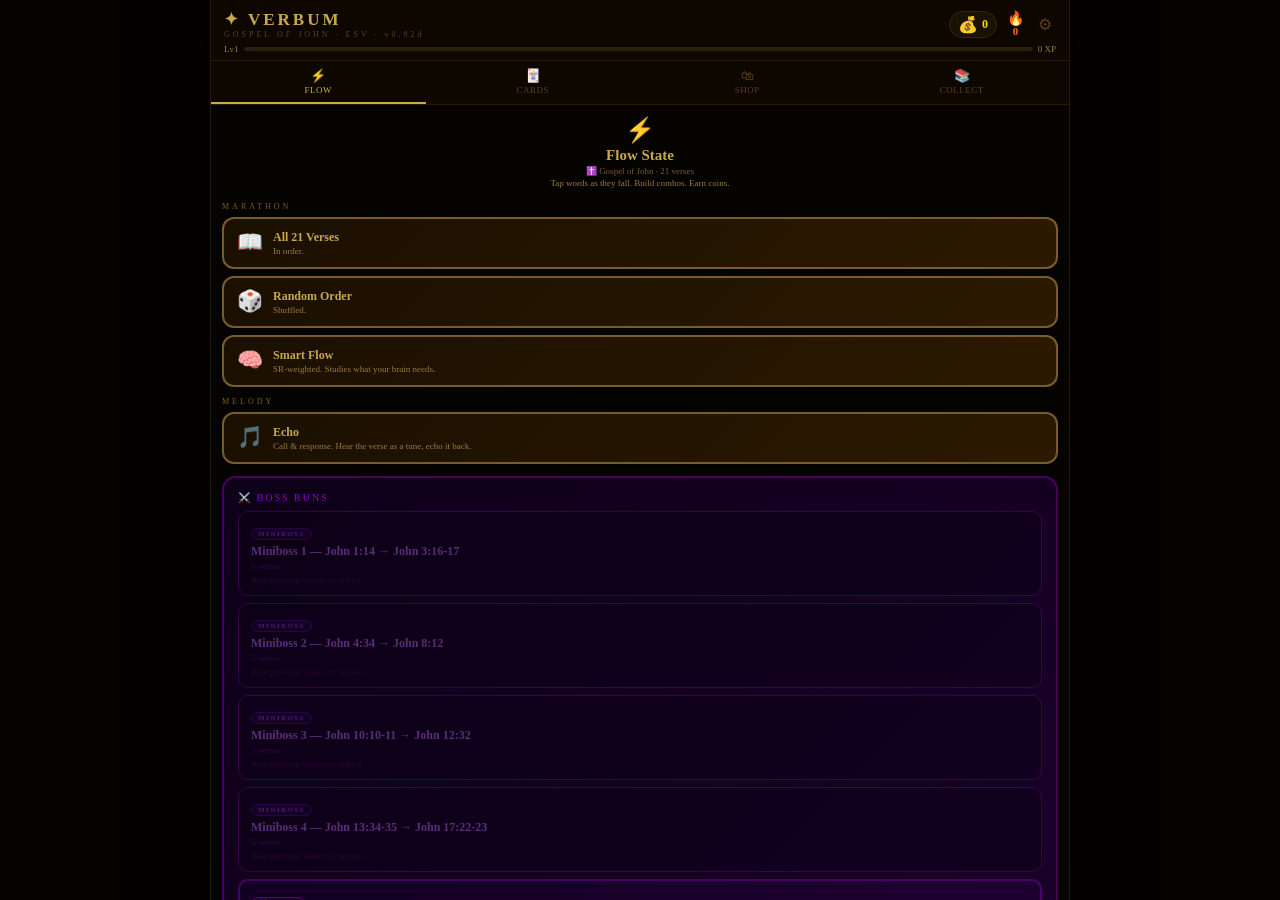
==== commit ff68a7c1: "Add Echo call-and-response melody mode New Flow mode that performs a verse phrase-by-phrase (karaoke" ====
--- a/index.html
+++ b/index.html
@@ -74,6 +74,10 @@
       <div class="sett-row">
         <div><div class="sett-row-label">Countdown</div><div class="sett-row-sub">3-2-1 before each verse</div></div>
         <div class="sett-pills"><div class="spill" id="cd-on" onclick="setCountdown(true)">On</div><div class="spill" id="cd-off" onclick="setCountdown(false)">Off</div></div>
+      </div>
+      <div class="sett-row">
+        <div><div class="sett-row-label">New cards/day (Cards tab)</div><div class="sett-row-sub">0 = no limit</div></div>
+        <div class="sett-slider"><input type="range" min="0" max="50" step="1" id="s-srnew" oninput="updateS('srNewPerDay',this.value,'s-srnew-val','')"><span class="sett-slider-val" id="s-srnew-val">6</span></div>
       </div>
     </div>
     <div class="sett-section">
@@ -177,9 +181,9 @@
   </div>
   <div id="screens">
     <div class="screen" id="home-screen"><div class="card"><div class="secLabel">TODAY'S VERSE</div><p class="verseText" id="home-preview"></p><div class="verseRef mt8" id="home-ref"></div></div><div class="stat-grid"><div class="stat-box"><div class="stat-box-icon">&#x1f4dc;</div><div class="stat-box-val" id="sb-m">0/21</div><div class="stat-box-lbl">Mastered</div></div><div class="stat-box"><div class="stat-box-icon">&#x2b50;</div><div class="stat-box-val" id="sb-xp">0</div><div class="stat-box-lbl">Total XP</div></div><div class="stat-box"><div class="stat-box-icon">&#x1f525;</div><div class="stat-box-val" id="sb-s">0</div><div class="stat-box-lbl">Streak</div></div><div class="stat-box"><div class="stat-box-icon">&#x1f4b0;</div><div class="stat-box-val" id="sb-coins">0</div><div class="stat-box-lbl">Coins</div></div></div><div class="secLabel">ALL VERSES</div><div class="vlist" id="vlist"></div></div>
-    <div class="screen" id="lesson-screen"><div id="lesson-start"><div class="card"><div class="secLabel">CURRENT VERSE</div><p class="verseText" id="ls-preview"></p><div class="verseRef mt8" id="ls-ref"></div></div><p class="hint">Read &rarr; Fill &rarr; Arrange &rarr; Reference Quiz</p><button class="btn" onclick="beginLesson()">Start Lesson &#x2726;</button><div class="secLabel" style="margin-top:11px">CHOOSE VERSE</div><div class="vlist" id="lesson-vlist"></div></div><div id="lesson-active" style="display:none"><div id="lesson-hdr"><button id="lback" onclick="endLesson()">&larr;</button><div class="pdots" id="pdots"></div><div id="lcount"></div></div><div id="lmode"></div><div id="lbody"></div></div></div>
-    <div class="screen" id="sr-screen"><div class="sr-stats-row"><div class="sr-stat-pill"><div class="sr-stat-pill-val" id="sr-due-count">0</div><div class="sr-stat-pill-lbl">DUE</div></div><div class="sr-stat-pill"><div class="sr-stat-pill-val" id="sr-new-count">0</div><div class="sr-stat-pill-lbl">NEW</div></div><div class="sr-stat-pill"><div class="sr-stat-pill-val" id="sr-reviewed">0</div><div class="sr-stat-pill-lbl">DONE</div></div><div class="sr-stat-pill"><div class="sr-stat-pill-val" id="sr-mastered-count">0</div><div class="sr-stat-pill-lbl">MASTERED</div></div></div><div id="sr-card-area"><div style="display:flex;justify-content:space-between;margin-bottom:7px"><span style="font-size:9px;color:#7A5C2A" id="sr-queue-label">Loading&hellip;</span><span style="font-size:9px;color:#C9A84C" id="sr-streak-label"></span></div><div class="fc-wrap" onclick="flipCard()" id="fc-wrap"><div class="fc" id="fc"><div class="fc-front"><div class="fc-label">REFERENCE</div><div class="fc-ref" id="fc-ref">&mdash;</div><div class="fc-tap">tap to reveal &darr;</div></div><div class="fc-back"><div class="fc-label">VERSE TEXT</div><div class="fc-text" id="fc-text">&mdash;</div></div></div></div><p class="hint" id="sr-flip-hint">Tap card to reveal &mdash; rate yourself</p><div class="sr-btns" id="sr-btns" style="display:none"><button class="sr-btn sr-again" onclick="rateCard(0)">Again<span class="sr-btn-sub">&lt;1m</span></button><button class="sr-btn sr-hard" onclick="rateCard(1)">Hard<span class="sr-btn-sub">6m</span></button><button class="sr-btn sr-good" onclick="rateCard(2)">Good<span class="sr-btn-sub" id="sr-good-int">1d</span></button><button class="sr-btn sr-easy" onclick="rateCard(3)">Easy<span class="sr-btn-sub" id="sr-easy-int">4d</span></button></div></div><div id="sr-done" style="display:none;text-align:center;padding:26px 12px"><div style="font-size:40px;margin-bottom:9px">&#x1f389;</div><div style="font-size:16px;color:#C9A84C;margin-bottom:5px">All caught up!</div><div style="font-size:10px;color:#9A7A3F" id="sr-done-sub"></div><button class="btn mt8" onclick="srRestart()" style="margin-top:13px">Study Anyway</button></div></div>
-    <div class="screen active" id="flow-screen"><div id="flow-inner"><div id="flow-menu"><div style="text-align:center;margin-bottom:11px"><div style="font-size:24px;margin-bottom:3px">&#x26a1;</div><div style="font-size:15px;color:#C9A84C;font-weight:700;margin-bottom:2px">Flow State</div><div id="flow-collection-label" style="font-size:9px;color:#7A5C2A;margin-bottom:1px"></div><div style="font-size:9px;color:#9A7A3F;line-height:1.5">Tap words as they fall. Build combos. Earn coins.</div></div><div id="daily-review-banner"><div id="drb-icon">&#x1f4c5;</div><div id="drb-text"><div id="drb-title">Daily Review Ready</div><div id="drb-sub">verses due for review</div></div><div id="drb-arrow">&rarr;</div></div><div class="secLabel">MARATHON</div><div class="mode-card" onclick="startFlow('sequential')"><div class="mode-card-icon">&#x1f4d6;</div><div><div class="mode-card-title" id="flow-all-title">All 21 Verses</div><div class="mode-card-desc">In order.</div></div></div><div class="mode-card" onclick="startFlow('random')"><div class="mode-card-icon">&#x1f3b2;</div><div><div class="mode-card-title">Random Order</div><div class="mode-card-desc">Shuffled.</div></div></div><div class="mode-card" onclick="startFlow('smart')"><div class="mode-card-icon">&#x1f9e0;</div><div><div class="mode-card-title">Smart Flow</div><div class="mode-card-desc">SR-weighted. Studies what your brain needs.</div></div></div><div id="boss-section-wrap"></div><div class="secLabel" style="margin-top:10px">SINGLE VERSE</div><div class="vlist" id="flow-vlist"></div></div><div id="flow-game"><div id="fg-bar"><button id="fg-back" onclick="endFlow()">&larr;</button><div id="fg-progbar"><div id="fg-progfill"></div></div><div id="fg-combo">&times;1</div><div id="fg-hearts">&#x2764;&#xfe0f;<span id="fh-val">5</span></div></div><div id="fg-info"><div id="fg-ref">&mdash;</div><div id="fg-pts">0 words</div></div><div id="fg-built"></div><div id="fg-piano"><div id="bt-bar-wrap"><div id="bt-bar"></div></div><div id="bt-label"></div><div id="combo-mult"><span id="combo-mult-val">&times;1</span><span id="combo-mult-label">COMBO</span></div><div id="fg-streak"></div><div id="keychange-flash"></div><div id="countdown-overlay"><div id="countdown-num"></div><div id="countdown-ref"></div></div><div id="kb-hint"></div><div id="galaga-shot-layer"></div><div id="galaga-ship"></div></div><div id="fg-devzone" style="display:none;flex-shrink:0;padding:4px 5px;gap:4px;background:#0A0600;border-top:1px solid #1A1200"></div><div id="xp-result"><div id="xpr-grade">&#x1f31f;</div><div id="xpr-title">Perfect!</div><div id="xpr-sub">VERSE COMPLETE</div><div id="xpr-bar-wrap"><div id="xpr-bar-track"><div id="xpr-bar-fill"></div></div><div id="xpr-bar-labels"><span id="xpr-lv-before">Lv1</span><span id="xpr-lv-after">Lv1</span></div></div><div id="xpr-gains"><div class="xpr-gain"><div class="xpr-gain-val" id="xpr-xp">+0 XP</div><div class="xpr-gain-lbl">EXPERIENCE</div></div><div class="xpr-gain"><div class="xpr-gain-val" id="xpr-coins">+0 &#x1f4b0;</div><div class="xpr-gain-lbl">COINS</div></div><div class="xpr-gain"><div class="xpr-gain-val" id="xpr-lumen" style="color:#A8D8FF;display:none">+1 &#x1f506;</div><div class="xpr-gain-lbl" id="xpr-lumen-lbl" style="display:none">LUMEN</div></div></div><button class="btn" id="xpr-continue" onclick="xprDismiss()">Continue &rarr;</button></div><div id="fg-done"><div id="fgd-icon">&#x1f30a;</div><div id="fgd-title">Verse Complete!</div><div id="fgd-sub"></div><div id="fgd-coins"></div><div id="fgd-lumen" style="font-size:12px;color:#A8D8FF;font-weight:700;margin-bottom:4px"></div><div id="fgd-verse"></div><button class="btn" id="fgd-redo" onclick="redoVerse()">&#x21ba; Redo</button><button class="btn" id="fgd-next" onclick="flowNextVerse()" style="margin-top:6px">Next &rarr;</button><button class="btn btn-ghost" onclick="endFlow()" style="margin-top:6px">Exit</button></div><div id="fg-fail" style="display:none;position:absolute;inset:0;background:rgba(6,3,0,0.92);flex-direction:column;align-items:center;justify-content:center;z-index:60;padding:16px;text-align:center"><div id="fg-fail-icon" style="font-size:48px;margin-bottom:8px">&#x1f494;</div><div id="fg-fail-title" style="font-size:17px;color:#FF8A80;margin-bottom:6px">Out of Hearts</div><div style="font-size:11px;color:#9A7A3F;margin-bottom:16px;line-height:1.5" id="fg-fail-verse"></div><button class="btn" onclick="retryVerse()" style="margin-bottom:8px">&#x267b; Retry (restore hearts)</button><button class="btn" id="fg-fail-next" onclick="failNext()" style="margin-bottom:8px">Skip to Next Verse &rarr;</button><button class="btn btn-ghost" onclick="endFlow()">Exit Flow</button></div></div></div></div>
+    <div class="screen" id="lesson-screen"><div id="lesson-start"><div class="card"><div class="secLabel">CURRENT VERSE</div><p class="verseText" id="ls-preview"></p><div class="verseRef mt8" id="ls-ref"></div></div><p class="hint">Read &rarr; Fill &rarr; Arrange &rarr; Vanish &rarr; Reference</p><button class="btn" onclick="beginLesson()">Start Lesson &#x2726;</button><div class="secLabel" style="margin-top:11px">CHOOSE VERSE</div><div class="vlist" id="lesson-vlist"></div></div><div id="lesson-active" style="display:none"><div id="lesson-hdr"><button id="lback" onclick="endLesson()">&larr;</button><div class="pdots" id="pdots"></div><div id="lcount"></div></div><div id="lmode"></div><div id="lbody"></div></div></div>
+    <div class="screen" id="sr-screen"><div class="sr-subtabs" id="sr-subtabs"></div><div id="sr-review-wrap"><div class="sr-stats-row"><div class="sr-stat-pill"><div class="sr-stat-pill-val" id="sr-due-count">0</div><div class="sr-stat-pill-lbl">DUE</div></div><div class="sr-stat-pill"><div class="sr-stat-pill-val" id="sr-new-count">0</div><div class="sr-stat-pill-lbl">NEW</div></div><div class="sr-stat-pill"><div class="sr-stat-pill-val" id="sr-reviewed">0</div><div class="sr-stat-pill-lbl">DONE</div></div><div class="sr-stat-pill"><div class="sr-stat-pill-val" id="sr-mastered-count">0</div><div class="sr-stat-pill-lbl">MASTERED</div></div></div><div class="sr-new-line" id="sr-new-line" style="display:none"></div><div id="sr-practice-hint" style="display:none;font-size:9px;color:#9A7A3F;text-align:center;padding:3px 0 5px;font-style:italic"></div><div class="sr-mode-picker" id="sr-mode-picker"></div><div id="sr-card-area"><div style="display:flex;justify-content:space-between;margin-bottom:7px"><span style="font-size:9px;color:#7A5C2A" id="sr-queue-label">Loading&hellip;</span><span style="font-size:9px;color:#C9A84C" id="sr-streak-label"></span></div><div class="fc-wrap" onclick="flipCard()" id="fc-wrap"><div class="fc" id="fc"><div class="fc-front"><div class="fc-label" id="fc-front-label">REFERENCE</div><div class="fc-body" id="fc-front-body"><div class="fc-ref">&mdash;</div></div><div class="fc-tap">tap to reveal &darr;</div></div><div class="fc-back"><div class="fc-label">ANSWER</div><div class="fc-body" id="fc-back-body"><div class="fc-text">&mdash;</div></div></div></div></div><p class="hint" id="sr-flip-hint">Tap card to reveal &mdash; rate yourself</p><div class="sr-btns" id="sr-btns" style="display:none"><button class="sr-btn sr-again" onclick="rateCard(0)">Again<span class="sr-btn-sub">&lt;1m</span></button><button class="sr-btn sr-hard" onclick="rateCard(1)">Hard<span class="sr-btn-sub">6m</span></button><button class="sr-btn sr-good" onclick="rateCard(2)">Good<span class="sr-btn-sub" id="sr-good-int">1d</span></button><button class="sr-btn sr-easy" onclick="rateCard(3)">Easy<span class="sr-btn-sub" id="sr-easy-int">4d</span></button></div></div><div id="sr-done" style="display:none;text-align:center;padding:26px 12px"><div style="font-size:40px;margin-bottom:9px">&#x1f389;</div><div style="font-size:16px;color:#C9A84C;margin-bottom:5px">All caught up!</div><div style="font-size:10px;color:#9A7A3F" id="sr-done-sub"></div><button class="btn mt8" onclick="srRestart()" style="margin-top:13px">Study Anyway</button></div></div><div id="sr-cram-wrap" style="display:none"></div><div id="sr-browse-wrap" style="display:none"></div></div>
+    <div class="screen active" id="flow-screen"><div id="flow-inner"><div id="flow-menu"><div style="text-align:center;margin-bottom:11px"><div style="font-size:24px;margin-bottom:3px">&#x26a1;</div><div style="font-size:15px;color:#C9A84C;font-weight:700;margin-bottom:2px">Flow State</div><div id="flow-collection-label" style="font-size:9px;color:#7A5C2A;margin-bottom:1px"></div><div style="font-size:9px;color:#9A7A3F;line-height:1.5">Tap words as they fall. Build combos. Earn coins.</div></div><div id="daily-review-banner"><div id="drb-icon">&#x1f4c5;</div><div id="drb-text"><div id="drb-title">Daily Review Ready</div><div id="drb-sub">verses due for review</div></div><div id="drb-arrow">&rarr;</div></div><div class="secLabel">MARATHON</div><div class="mode-card" onclick="startFlow('sequential')"><div class="mode-card-icon">&#x1f4d6;</div><div><div class="mode-card-title" id="flow-all-title">All 21 Verses</div><div class="mode-card-desc">In order.</div></div></div><div class="mode-card" onclick="startFlow('random')"><div class="mode-card-icon">&#x1f3b2;</div><div><div class="mode-card-title">Random Order</div><div class="mode-card-desc">Shuffled.</div></div></div><div class="mode-card" onclick="startFlow('smart')"><div class="mode-card-icon">&#x1f9e0;</div><div><div class="mode-card-title">Smart Flow</div><div class="mode-card-desc">SR-weighted. Studies what your brain needs.</div></div></div><div class="secLabel" style="margin-top:10px">MELODY</div><div class="mode-card" onclick="startEcho()"><div class="mode-card-icon">&#x1f3b5;</div><div><div class="mode-card-title">Echo</div><div class="mode-card-desc">Call &amp; response. Hear the verse as a tune, echo it back.</div></div></div><div id="boss-section-wrap"></div><div class="secLabel" style="margin-top:10px">SINGLE VERSE</div><div class="vlist" id="flow-vlist"></div></div><div id="flow-game"><div id="fg-bar"><button id="fg-back" onclick="endFlow()">&larr;</button><div id="fg-progbar"><div id="fg-progfill"></div></div><div id="fg-combo">&times;1</div><div id="fg-hearts">&#x2764;&#xfe0f;<span id="fh-val">5</span></div></div><div id="fg-info"><div id="fg-ref">&mdash;</div><div id="fg-pts">0 words</div></div><div id="fg-built"></div><div id="fg-piano"><div id="bt-bar-wrap"><div id="bt-bar"></div></div><div id="bt-label"></div><div id="combo-mult"><span id="combo-mult-val">&times;1</span><span id="combo-mult-label">COMBO</span></div><div id="fg-streak"></div><div id="keychange-flash"></div><div id="countdown-overlay"><div id="countdown-num"></div><div id="countdown-ref"></div></div><div id="kb-hint"></div><div id="galaga-shot-layer"></div><div id="galaga-ship"></div></div><div id="fg-devzone" style="display:none;flex-shrink:0;padding:4px 5px;gap:4px;background:#0A0600;border-top:1px solid #1A1200"></div><div id="xp-result"><div id="xpr-grade">&#x1f31f;</div><div id="xpr-title">Perfect!</div><div id="xpr-sub">VERSE COMPLETE</div><div id="xpr-bar-wrap"><div id="xpr-bar-track"><div id="xpr-bar-fill"></div></div><div id="xpr-bar-labels"><span id="xpr-lv-before">Lv1</span><span id="xpr-lv-after">Lv1</span></div></div><div id="xpr-gains"><div class="xpr-gain"><div class="xpr-gain-val" id="xpr-xp">+0 XP</div><div class="xpr-gain-lbl">EXPERIENCE</div></div><div class="xpr-gain"><div class="xpr-gain-val" id="xpr-coins">+0 &#x1f4b0;</div><div class="xpr-gain-lbl">COINS</div></div><div class="xpr-gain"><div class="xpr-gain-val" id="xpr-lumen" style="color:#A8D8FF;display:none">+1 &#x1f506;</div><div class="xpr-gain-lbl" id="xpr-lumen-lbl" style="display:none">LUMEN</div></div></div><button class="btn" id="xpr-continue" onclick="xprDismiss()">Continue &rarr;</button></div><div id="fg-done"><div id="fgd-icon">&#x1f30a;</div><div id="fgd-title">Verse Complete!</div><div id="fgd-sub"></div><div id="fgd-coins"></div><div id="fgd-lumen" style="font-size:12px;color:#A8D8FF;font-weight:700;margin-bottom:4px"></div><div id="fgd-verse"></div><button class="btn" id="fgd-redo" onclick="redoVerse()">&#x21ba; Redo</button><button class="btn" id="fgd-next" onclick="flowNextVerse()" style="margin-top:6px">Next &rarr;</button><button class="btn btn-ghost" onclick="endFlow()" style="margin-top:6px">Exit</button></div><div id="fg-fail" style="display:none;position:absolute;inset:0;background:rgba(6,3,0,0.92);flex-direction:column;align-items:center;justify-content:center;z-index:60;padding:16px;text-align:center"><div id="fg-fail-icon" style="font-size:48px;margin-bottom:8px">&#x1f494;</div><div id="fg-fail-title" style="font-size:17px;color:#FF8A80;margin-bottom:6px">Out of Hearts</div><div style="font-size:11px;color:#9A7A3F;margin-bottom:16px;line-height:1.5" id="fg-fail-verse"></div><button class="btn" onclick="retryVerse()" style="margin-bottom:8px">&#x267b; Retry (restore hearts)</button><button class="btn" id="fg-fail-next" onclick="failNext()" style="margin-bottom:8px">Skip to Next Verse &rarr;</button><button class="btn btn-ghost" onclick="endFlow()">Exit Flow</button></div></div><div id="echo-game" style="display:none"><div id="eg-bar"><button id="eg-back" onclick="exitEcho()">&larr;</button><div id="eg-progbar"><div id="eg-progfill"></div></div><div id="eg-seg"></div></div><div id="eg-ref">&mdash;</div><div id="eg-status">Listen&hellip;</div><div id="eg-stage"></div><div id="eg-bank"></div><div id="eg-done" style="display:none"></div></div></div></div>
     <div class="screen" id="shop-screen"><div style="display:flex;justify-content:space-between;align-items:center;margin-bottom:9px"><div style="font-size:15px;color:#C9A84C;font-weight:700">&#x1f6cd; Shop</div><div style="font-size:11px;color:#FFD700;font-weight:700;text-align:right">&#x1f4b0; <span id="shop-coins-val">0</span> &nbsp;&#x1f4a8; <span id="dust-val">0</span><br><span style="color:#A8D8FF">&#x1f506; <span id="lumens-val">0</span> Lumens</span></div></div><div style="display:flex;gap:5px;margin-bottom:11px;flex-wrap:wrap" id="shop-page-pills"><div class="spill on" id="sp-packs" onclick="setShopPage('packs',this)">&#x1f381; Packs</div><div class="spill" id="sp-craft" onclick="setShopPage('craft',this)">&#x1f528; Craft</div><div class="spill" id="sp-skins" onclick="setShopPage('skins',this)">&#x1f3a8; Skins</div><div class="spill" id="sp-sounds" onclick="setShopPage('sounds',this)">&#x1f3b5; Sounds</div><div class="spill" id="sp-study" onclick="setShopPage('study',this)">&#x1f4da; Study</div><div class="spill" id="sp-inventory" onclick="setShopPage('inventory',this)">&#x1f392; Owned</div></div><div id="shop-page-packs"><div class="secLabel">MYSTERY PACKS</div><div class="pack-grid" id="pack-grid"></div><div class="secLabel" style="margin-top:10px">LUMEN EXCHANGE</div><div style="font-size:10px;color:#6A5030;margin-bottom:8px">&#x1f506; Lumens drop rarely from any pack. Redeem for themed or prestige tokens.</div><div class="vlist" id="lumen-exchange-list"></div></div><div id="shop-page-craft" style="display:none"><div class="secLabel">CRAFT WITH DUST</div><div style="font-size:11px;color:#9A7A3F;margin-bottom:6px">Common/Uncommon/Rare items cost dust. Legendaries require a <span style="color:#FFD700">Shard of Light</span> plus dust.</div><div class="vlist" id="craft-list"></div><div class="secLabel" style="margin-top:10px">SHARDS OF LIGHT</div><div style="font-size:11px;color:#9A7A3F;margin-bottom:6px">&#x2728; <span id="shard-val">0</span> shards</div></div><div id="shop-page-skins" style="display:none"><div class="secLabel">SKINS &mdash; OWNED</div><div style="font-size:10px;color:#6A5030;margin-bottom:8px">Tap to equip / unequip.</div><div class="inventory-grid" id="inv-grid-skins"></div><div class="secLabel" style="margin-top:10px">NOT YET OWNED</div><div class="inventory-grid" id="inv-grid-skins-locked"></div></div><div id="shop-page-sounds" style="display:none"><div class="secLabel">INSTRUMENTS &mdash; OWNED</div><div class="inventory-grid" id="inv-grid-instruments"></div><div class="secLabel" style="margin-top:10px">SCALES &amp; PATTERNS &mdash; OWNED</div><div class="inventory-grid" id="inv-grid-scales"></div><div class="secLabel" style="margin-top:10px">NOT YET OWNED</div><div class="inventory-grid" id="inv-grid-sounds-locked"></div></div><div id="shop-page-study" style="display:none"><div class="secLabel">COMMENTARY &mdash; OWNED</div><div style="font-size:10px;color:#6A5030;margin-bottom:8px">Tap any card to read again.</div><div class="inventory-grid" id="inv-grid-commentary"></div></div><div id="shop-page-inventory" style="display:none"><div class="secLabel">ALL OWNED ITEMS</div><div class="inventory-grid" id="inventory-grid"></div></div></div>
     <div class="screen" id="collections-screen"><div style="text-align:center;margin-bottom:14px"><div style="font-size:11px;color:#9A7A3F;letter-spacing:2px">VERSE COLLECTIONS</div><div style="font-size:10px;color:#5A4020;margin-top:3px">Tap a collection to study it</div></div><div id="collections-list"></div></div>
   </div>
@@ -199,8 +203,11 @@
 <script src="src/xp.js"></script>
 <script src="src/shop.js"></script>
 <script src="src/render/screens.js"></script>
+<script src="src/render/vanish.js"></script>
 <script src="src/render/sr-render.js"></script>
+<script src="src/render/cram.js"></script>
 <script src="src/piano.js"></script>
+<script src="src/echo.js"></script>
 <script src="src/settings.js"></script>
 <script src="src/main.js"></script>
 </body>
--- a/src/style.css
+++ b/src/style.css
@@ -167,6 +167,33 @@
 .sr-good{background:#002A00;border-color:#A8E063;color:#A8E063}
 .sr-easy{background:#002A2A;border-color:#56CCF2;color:#56CCF2}
 .sr-btn-sub{font-size:7px;display:block;margin-top:1px;opacity:0.7}
+.fc-body{display:flex;flex-direction:column;align-items:center;justify-content:center}
+/* Cards sub-view switcher */
+.sr-subtabs{display:flex;gap:5px;margin-bottom:10px}
+.sr-subtab{flex:1;text-align:center;padding:7px 4px;border-radius:9px;border:1.5px solid #3A2800;background:#140C00;color:#7A5C2A;font-family:Georgia,serif;font-size:11px;cursor:pointer;transition:all 0.12s}
+.sr-subtab.on{border-color:#C9A84C;background:#2A1800;color:#C9A84C;font-weight:700}
+/* Recall-mode segmented control */
+.sr-mode-picker{display:flex;gap:4px;margin-bottom:9px}
+.sr-seg{flex:1;text-align:center;padding:6px 2px;border-radius:8px;border:1.5px solid #3A2800;background:#140C00;color:#6A5030;font-size:8px;letter-spacing:0.5px;cursor:pointer;transition:all 0.12s}
+.sr-seg.on{border-color:#C9A84C;background:#2A1800;color:#C9A84C;font-weight:700}
+.sr-new-line{font-size:9px;color:#9A7A3F;text-align:center;margin-bottom:8px}
+/* Cram */
+.cram-hint{font-size:9px;color:#6A5030;text-align:center;margin-bottom:8px;font-style:italic}
+.cram-scope-lbl{font-size:7px;letter-spacing:2px;color:#5A4020;margin:9px 0 4px}
+.cram-scope-list{display:flex;flex-direction:column;gap:6px}
+.cram-scope-row{padding:11px 12px;border-radius:9px;border:1.5px solid #3A2800;background:#140C00;color:#C9A84C;font-size:11px;cursor:pointer;transition:all 0.12s}
+.cram-scope-row:active{transform:scale(0.98);border-color:#C9A84C}
+.cram-scope-row.disabled{opacity:0.35;pointer-events:none}
+.cram-btns{display:grid;grid-template-columns:1fr 1fr;gap:6px;margin-bottom:9px}
+.cram-missed-list{display:flex;flex-direction:column;gap:4px}
+.cram-missed-row{padding:7px 10px;border-radius:7px;background:#1A0C00;border:1px solid #3A2000;color:#FFB347;font-size:10px}
+/* Browse */
+.browse-list{display:flex;flex-direction:column;gap:6px}
+.browse-row{padding:9px 11px;border-radius:9px;border:1px solid #2A1800;background:#140C00;cursor:pointer}
+.browse-row-top{display:flex;align-items:center;gap:6px}
+.browse-ref{font-size:11px;color:#C9A84C;font-weight:700;flex:1}
+.browse-due{font-size:8px;color:#7A5C2A}
+.browse-text{margin-top:7px;font-size:11px;color:#F5E6C8;font-style:italic;line-height:1.6}
 
 /* ─── SHOP ─── */
 #shop-screen .pack-grid{display:grid;grid-template-columns:1fr 1fr;gap:9px;margin-bottom:14px}
@@ -201,7 +228,8 @@
 .gacha-back-pattern{font-size:64px;opacity:0.18;user-select:none;}
 .gacha-back::after{content:'';position:absolute;inset:0;background:linear-gradient(105deg,transparent 40%,rgba(255,255,255,0.08) 50%,transparent 60%);animation:gachaBackShimmer 2.2s ease infinite;}
 @keyframes gachaBackShimmer{0%{transform:translateX(-100%)}100%{transform:translateX(200%)}}
-.gacha-front{background:linear-gradient(135deg,#1A0F00,#2C1A00);border:3px solid #C9A84C;transform:rotateY(180deg);position:absolute;top:0;left:0;right:0;}
+.gacha-front{background:linear-gradient(135deg,#1A0F00,#2C1A00);border:3px solid #C9A84C;transform:rotateY(180deg);position:absolute;top:0;left:0;right:0;opacity:0;}
+.gacha-front.revealed{opacity:1;}
 .gacha-glow{position:absolute;inset:0;border-radius:15px;opacity:0;pointer-events:none;transition:opacity 0.4s;}
 .gacha-front.revealed .gacha-glow{opacity:1;}
 @keyframes gachaSlam{0%{transform:translateY(-120px) scale(1.15);opacity:0;}60%{transform:translateY(6px) scale(0.97);opacity:1;}80%{transform:translateY(-3px) scale(1.01);}100%{transform:translateY(0) scale(1);}}
@@ -533,3 +561,47 @@
 .inv-item.exclusive-locked .inv-item-icon{filter:grayscale(0.5);}
 .exclusive-hint{font-size:7px;color:#7A20AA;letter-spacing:0.5px;margin-top:3px;line-height:1.3;}
 .exclusive-badge{position:absolute;top:4px;right:4px;font-size:7px;color:#A040FF;font-weight:700;}
+
+/* ── Vanishing Verse ── */
+.vv-rounds{display:flex;gap:5px;justify-content:center;margin-bottom:7px}
+.vv-rdot{width:6px;height:6px;border-radius:99px;background:#2A1800;transition:all 0.25s}
+.vv-rdot.done{background:#C9A84C}
+.vv-rdot.cur{background:#FFD700;width:18px}
+.vv-seg-wrap{display:flex;gap:4px;margin-bottom:11px}
+.vv-line{line-height:2.5;font-size:13px}
+.vv-ref{text-align:center;font-size:9px;color:#7A5C2A;margin:6px 0 2px}
+.vv-gap{display:inline-block;min-width:30px;padding:0 4px;text-align:center;border-bottom:2px solid #7A5C2A;color:#E8D5A0;font-family:Georgia,serif}
+.vv-gap.filled{background:#3A2500;border-radius:6px 6px 0 0;border-bottom-color:#C9A84C;color:#F5E6C8;cursor:pointer;animation:vvFade 0.3s ease}
+.vv-gap.ok{border-bottom-color:#A8E063;color:#A8E063;background:transparent}
+.vv-gap.no{border-bottom-color:#FF5252;color:#FF8A80}
+.vv-gap.vv-reveal{animation:vvFade 0.4s ease}
+.vv-bank{min-height:20px}
+.vv-word{background:#2A1A00;border-color:#9A7A3F;color:#C9A84C}
+.vv-shake{animation:vvShake 0.4s}
+.vv-grade-row{display:flex;gap:6px;margin-top:6px}
+.vv-grade-row .btn{flex:1;margin:0}
+@keyframes vvFade{from{opacity:0;transform:translateY(-4px)}to{opacity:1;transform:none}}
+@keyframes vvShake{0%,100%{transform:translateX(0)}20%{transform:translateX(-6px)}40%{transform:translateX(6px)}60%{transform:translateX(-4px)}80%{transform:translateX(4px)}}
+/* ── Echo (call-and-response melody mode) ── */
+#echo-game{flex:1;flex-direction:column;padding:10px 12px;overflow-y:auto}
+#eg-bar{display:flex;align-items:center;gap:8px;margin-bottom:8px}
+#eg-back{background:none;border:none;color:#C9A84C;font-size:20px;cursor:pointer;padding:0 4px}
+#eg-progbar{flex:1;height:5px;background:#1A1200;border-radius:3px;overflow:hidden}
+#eg-progfill{height:100%;width:0;background:linear-gradient(90deg,#C9A84C,#FFD700);transition:width 0.3s}
+#eg-seg{font-size:9px;color:#9A7A3F;white-space:nowrap}
+#eg-ref{text-align:center;font-size:11px;color:#C9A84C;margin-bottom:4px}
+#eg-status{text-align:center;font-size:12px;color:#E8D5A0;min-height:18px;margin-bottom:10px}
+#eg-stage{text-align:center;line-height:2.4;font-size:15px;font-family:Georgia,serif;min-height:44px;margin-bottom:14px;color:#7A5C2A}
+.echo-word{display:inline-block;padding:2px 5px;border-radius:6px;color:#E8D5A0;transition:all 0.12s}
+.echo-word.active{background:#FFD700;color:#1A0F00;transform:scale(1.15);box-shadow:0 0 12px rgba(255,215,0,0.53)}
+.echo-word.lit{background:#2A1800;color:#C9A84C}
+.echo-slot{display:inline-block;color:#5A4020}
+#eg-bank{display:flex;flex-wrap:wrap;gap:6px;justify-content:center}
+.echo-chip{background:#2A1A00;border-color:#9A7A3F;color:#C9A84C;font-size:13px;padding:6px 11px}
+.echo-chip:active{background:#3A2500}
+.echo-shake{animation:vvShake 0.4s}
+#eg-done{text-align:center;padding:10px}
+.eg-done-icon{font-size:40px;margin-bottom:6px}
+.eg-done-title{font-size:16px;color:#C9A84C;font-weight:700;margin-bottom:4px}
+.eg-done-sub{font-size:11px;color:#9A7A3F;margin-bottom:10px}
+.eg-done-verse{font-size:12px;color:#E8D5A0;font-style:italic;line-height:1.5;margin-bottom:14px;font-family:Georgia,serif}
